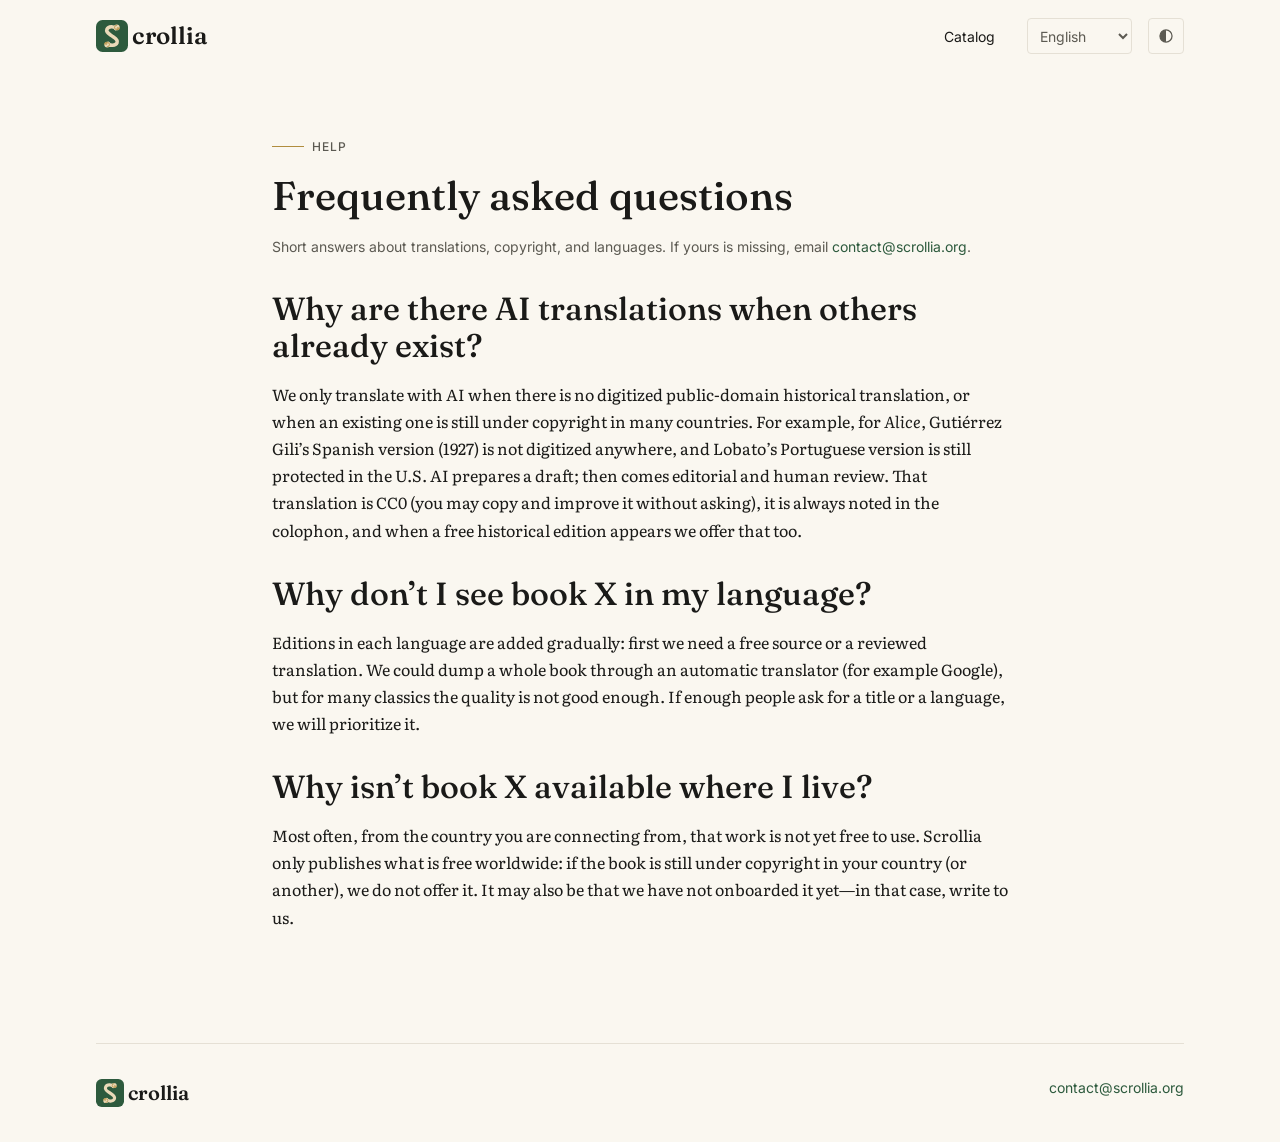
==== faq/index.html @ 27009047 "feat: add FAQ on AI translations, languages, and rights Explain why Scrollia uses AI when other tran" ====
<!DOCTYPE html>
<html lang="es" data-i18n-base="../lang" data-i18n-title="faq.docTitle" data-i18n-description="faq.description">
<head>
  <meta charset="UTF-8">
  <meta name="viewport" content="width=device-width, initial-scale=1.0">
  <title>Preguntas frecuentes — Scrollia</title>
  <meta name="description" content="Preguntas frecuentes sobre Scrollia: traducciones, derechos e idiomas.">
  <meta name="color-scheme" content="light dark">
  <link rel="icon" href="../assets/icons/favicon.svg" type="image/svg+xml">
  <script>
    (function () {
      var pref;
      try { pref = localStorage.getItem("scrollia-theme"); } catch (_) {}
      if (pref !== "light" && pref !== "dark" && pref !== "amoled" && pref !== "auto") {
        pref = "auto";
      }
      var theme = pref === "auto"
        ? (matchMedia("(prefers-color-scheme: dark)").matches ? "dark" : "light")
        : pref;
      var root = document.documentElement;
      root.dataset.themePref = pref;
      root.dataset.theme = theme;
    })();
  </script>
  <link rel="stylesheet" href="../fonts.css">
  <link rel="stylesheet" href="../tokens.css?v=2">
  <link rel="stylesheet" href="../styles.css?v=15">
</head>
<body>
  <a class="skip-link" href="#contenido" data-i18n="nav.skip">Saltar al contenido</a>
  <header class="nav">
    <a class="nav__logo" href="../" aria-label="Scrollia">
      <img src="../assets/icons/favicon.svg" alt="" width="32" height="32">
      <span aria-hidden="true">crollia</span>
    </a>
    <nav class="nav__links" aria-label="Ayuda" data-i18n-aria="faq.navLabel">
      <a href="../catalog.html" data-i18n="nav.catalog">Catálogo</a>
    </nav>
    <div class="nav__tools">
      <select class="nav__lang" aria-label="Idioma" data-i18n-aria="nav.language">
        <option value="es" lang="es">Español</option>
        <option value="en" lang="en">English</option>
        <option value="fr" lang="fr">Français</option>
        <option value="de" lang="de">Deutsch</option>
        <option value="pt" lang="pt">Português</option>
        <option value="it" lang="it">Italiano</option>
        <option value="zh" lang="zh-Hans">中文</option>
      </select>
      <div class="theme-picker">
        <button type="button" class="nav__theme" aria-label="Tema" data-i18n-aria="nav.theme"
          aria-haspopup="listbox" aria-expanded="false" aria-controls="theme-menu">
          <svg class="icon icon--auto" viewBox="0 0 24 24" aria-hidden="true"><circle cx="12" cy="12" r="7.25"/><path class="icon__fill" d="M12 4.75a7.25 7.25 0 0 0 0 14.5z"/></svg>
          <svg class="icon icon--sun" viewBox="0 0 24 24" aria-hidden="true"><circle cx="12" cy="12" r="4"/><path d="M12 2.75v2M12 19.25v2M4.75 12h-2M21.25 12h-2M6.9 6.9 5.5 5.5M18.5 18.5l-1.4-1.4M6.9 17.1l-1.4 1.4M18.5 5.5l-1.4 1.4"/></svg>
          <svg class="icon icon--moon" viewBox="0 0 24 24" aria-hidden="true"><path d="M20 14.5A8 8 0 0 1 9.5 4a8 8 0 1 0 10.5 10.5z"/></svg>
          <svg class="icon icon--amoled" viewBox="0 0 24 24" aria-hidden="true"><circle cx="12" cy="12" r="7.25"/><circle class="icon__fill" cx="12" cy="12" r="4.5"/></svg>
        </button>
        <div class="theme-menu" id="theme-menu" role="listbox" hidden>
          <button type="button" class="theme-menu__option" role="option" data-theme-option="auto" aria-selected="false">
            <span class="theme-menu__swatch theme-menu__swatch--auto" aria-hidden="true"></span>
            <span data-i18n="nav.themeAuto">Automático</span>
          </button>
          <button type="button" class="theme-menu__option" role="option" data-theme-option="light" aria-selected="false">
            <span class="theme-menu__swatch theme-menu__swatch--light" aria-hidden="true"></span>
            <span data-i18n="nav.themeLight">Claro</span>
          </button>
          <button type="button" class="theme-menu__option" role="option" data-theme-option="dark" aria-selected="false">
            <span class="theme-menu__swatch theme-menu__swatch--dark" aria-hidden="true"></span>
            <span data-i18n="nav.themeDark">Oscuro</span>
          </button>
          <button type="button" class="theme-menu__option" role="option" data-theme-option="amoled" aria-selected="false">
            <span class="theme-menu__swatch theme-menu__swatch--amoled" aria-hidden="true"></span>
            <span data-i18n="nav.themeAmoled">AMOLED</span>
          </button>
        </div>
      </div>
    </div>
  </header>

  <main id="contenido" class="section legal">
    <p class="caption" data-i18n="faq.caption">Ayuda</p>
    <h1 data-i18n="faq.heading">Preguntas frecuentes</h1>
    <p class="legal__meta" data-i18n="faq.intro">Respuestas breves sobre traducciones, derechos de autor e idiomas. Si falta la tuya, escribe a <a href="mailto:contact@scrollia.org">contact@scrollia.org</a>.</p>

    <section>
      <h2 data-i18n="faq.aiTitle">¿Por qué hay traducciones con IA si ya existen otras?</h2>
      <p data-i18n="faq.ai">Solo traducimos con IA cuando no hay una traducción histórica de dominio público digitalizada, o cuando la que existe sigue protegida por derechos de autor en muchos países. Por ejemplo, en <em>Alicia</em> la española de Gutiérrez Gili (1927) no está digitalizada en ninguna parte, y la portuguesa de Lobato sigue protegida en EE. UU. La IA prepara un borrador; luego hay revisión editorial y humana. Esa traducción es CC0 (se puede copiar y mejorar sin pedir permiso), siempre se indica en el colofón, y cuando aparece una histórica libre también la ofrecemos.</p>

      <h2 data-i18n="faq.langTitle">¿Por qué no veo el libro X en mi idioma?</h2>
      <p data-i18n="faq.lang">Las ediciones en cada lengua se incorporan poco a poco: primero hace falta una fuente libre o una traducción revisada. Podríamos volcar un libro entero con un traductor automático (por ejemplo Google), pero en muchos clásicos la calidad no alcanza. Si llegan bastantes peticiones de un título o un idioma, lo priorizaremos.</p>

      <h2 data-i18n="faq.placeTitle">¿Por qué no está disponible el libro X donde vivo?</h2>
      <p data-i18n="faq.place">Lo más probable es que, desde el país en el que te conectas, esa obra aún no sea de uso libre. Scrollia solo publica lo que es libre en todo el mundo: si en tu país (o en otro) el libro sigue con derechos, no lo ofrecemos. También puede ser que aún no lo hayamos incorporado; en ese caso, escríbenos.</p>
    </section>
  </main>

  <footer class="footer">
    <a class="footer__brand" href="../" aria-label="Scrollia"><img src="../assets/icons/favicon.svg" alt="" width="28" height="28"><span aria-hidden="true">crollia</span></a>
    <p class="footer__text"><a href="mailto:contact@scrollia.org">contact@scrollia.org</a></p>
  </footer>

  <script src="../i18n.js"></script>
  <script src="../app.js"></script>
</body>
</html>
---- fonts.css ----
/* Self-hosted fonts: no third-party requests.
   Static instances of the same OFL fonts bundled with the Android app,
   subset to Latin; Cyrillic, Greek and CJK fall back to Noto. */

@font-face {
  font-family: 'Fraunces';
  src: url('assets/fonts/fraunces-medium.woff2') format('woff2');
  font-weight: 500;
  font-style: normal;
  font-display: swap;
}

@font-face {
  font-family: 'Fraunces';
  src: url('assets/fonts/fraunces-semibold.woff2') format('woff2');
  font-weight: 600;
  font-style: normal;
  font-display: swap;
}

@font-face {
  font-family: 'Fraunces';
  src: url('assets/fonts/fraunces-medium-italic.woff2') format('woff2');
  font-weight: 500;
  font-style: italic;
  font-display: swap;
}

@font-face {
  font-family: 'Literata';
  src: url('assets/fonts/literata-regular.woff2') format('woff2');
  font-weight: 400;
  font-style: normal;
  font-display: swap;
}

@font-face {
  font-family: 'Literata';
  src: url('assets/fonts/literata-medium.woff2') format('woff2');
  font-weight: 500;
  font-style: normal;
  font-display: swap;
}

@font-face {
  font-family: 'Literata';
  src: url('assets/fonts/literata-italic.woff2') format('woff2');
  font-weight: 400;
  font-style: italic;
  font-display: swap;
}

@font-face {
  font-family: 'Inter';
  src: url('assets/fonts/inter-regular.woff2') format('woff2');
  font-weight: 400;
  font-style: normal;
  font-display: swap;
}

@font-face {
  font-family: 'Inter';
  src: url('assets/fonts/inter-medium.woff2') format('woff2');
  font-weight: 500;
  font-style: normal;
  font-display: swap;
}
---- tokens.css ----
/* Scrollia · "Paper and Ink" design system.
   Shared design tokens: change values deliberately and keep components from
   inventing their own colors, typography, spacing, radii or motion. */

:root {
  color-scheme: light;

  /* color */
  --paper: #FAF7F0;
  --paper-raised: #FFFFFF;
  --ink: #1A1A18;
  --ink-soft: #5C5A52;
  --library: #2D5A3D;
  --library-deep: #1E3D29;
  --on-library: #FFFFFF;
  --gold: #B08D3E;
  --parchment: #EAD9B8;
  --border: #E5E0D5;

  /* font */
  --font-display: 'Fraunces', 'Georgia', 'Noto Serif', 'Noto Serif CJK SC', 'Noto Serif SC', 'Noto Serif Devanagari', 'Noto Naskh Arabic', serif;
  --font-body: 'Literata', 'Georgia', 'Noto Serif', 'Noto Serif CJK SC', 'Noto Serif SC', 'Noto Serif Devanagari', 'Noto Naskh Arabic', serif;
  --font-ui: 'Inter', system-ui, 'Noto Sans', 'Noto Sans CJK SC', 'Noto Sans SC', 'Noto Sans Devanagari', 'Noto Sans Arabic', sans-serif;

  /* type scale */
  --text-display: clamp(2.5rem, 6vw, 4.5rem);
  --text-h1: 2.5rem;
  --text-h2: 2rem;
  --text-h3: 1.5rem;
  --text-body-lg: 1.25rem;
  --text-body: 1rem;
  --text-small: 0.875rem;
  --text-caption: 0.75rem;
  --text-reader: 1.125rem;

  /* space */
  --space-xs: 0.25rem;
  --space-sm: 0.5rem;
  --space-md: 1rem;
  --space-lg: 2rem;
  --space-xl: 4rem;
  --space-xxl: 8rem;

  /* radius */
  --radius-sm: 4px;
  --radius-md: 8px;
  --radius-full: 9999px;

  /* shadow */
  --shadow-card: 0 1px 2px rgba(26, 26, 24, 0.06), 0 4px 12px rgba(26, 26, 24, 0.08);

  /* motion */
  --motion-duration: 200ms;
  --motion-easing: ease-out;
}

[data-theme="dark"], [data-theme="amoled"] {
  color-scheme: dark;

  --paper: #161815;
  --paper-raised: #23251F;
  --ink: #EDEAE0;
  --ink-soft: #A8A598;
  --library: #8FB89B;
  --library-deep: color-mix(in srgb, #8FB89B 88%, #EDEAE0);
  --on-library: #161815;
  --gold: #D4AF5E;
  --border: #35382E;
  --shadow-card: 0 1px 2px rgba(0, 0, 0, 0.3), 0 4px 12px rgba(0, 0, 0, 0.35);
}

[data-theme="amoled"] { --paper: #000000; }

/* Reading themes: independent of the site theme. */
[data-reader-theme="paper"] {
  --reader-bg: #FAF7F0;
  --reader-ink: #1A1A18;
}

[data-reader-theme="sepia"] {
  --reader-bg: #F4ECD8;
  --reader-ink: #433422;
}

[data-reader-theme="night"] {
  --reader-bg: #161815;
  --reader-ink: #EDEAE0;
}

[data-reader-theme="amoled"] {
  --reader-bg: #000000;
  --reader-ink: #EDEAE0;
}
---- styles.css ----
/* Scrollia · shared site styles.
   Use tokens.css values rather than inventing component-specific tokens. */

* { margin: 0; padding: 0; box-sizing: border-box; }

html { scroll-behavior: smooth; }

body {
  background: var(--paper);
  color: var(--ink);
  font-family: var(--font-body);
  font-size: var(--text-body);
  line-height: 1.7;
  transition: background var(--motion-duration) var(--motion-easing),
              color var(--motion-duration) var(--motion-easing);
}

img { display: block; max-width: 100%; height: auto; }

a { color: var(--library); text-decoration: none; }
a:hover { color: var(--library-deep); }
a:focus-visible, button:focus-visible {
  outline: 2px solid var(--library);
  outline-offset: 2px;
}

.skip-link {
  position: absolute;
  inset-inline-start: var(--space-md);
  top: calc(-1 * var(--space-xl));
  background: var(--library);
  color: var(--on-library);
  font-family: var(--font-ui);
  font-size: var(--text-small);
  padding: var(--space-sm) var(--space-md);
  border-radius: var(--radius-sm);
}
.skip-link:focus { top: var(--space-md); color: var(--on-library); }

.icon {
  width: 20px;
  height: 20px;
  fill: none;
  stroke: currentColor;
  stroke-width: 1.5;
  stroke-linecap: round;
  stroke-linejoin: round;
}

/* ---------- typographic utilities ---------- */

.caption {
  font-family: var(--font-ui);
  font-size: var(--text-caption);
  font-weight: 500;
  text-transform: uppercase;
  letter-spacing: 0.08em;
  color: var(--ink-soft);
  margin-bottom: var(--space-md);
  display: flex;
  align-items: center;
  gap: var(--space-sm);
}

/* Gold rule: gold decorates the label and is never its text color. */
.caption::before {
  content: "";
  width: var(--space-lg);
  height: 1px;
  background: var(--gold);
}

.lead {
  font-size: var(--text-body-lg);
  color: var(--ink-soft);
  max-width: 58ch;
}

.fine {
  font-family: var(--font-ui);
  font-size: var(--text-small);
  color: var(--ink-soft);
}

h1, h2, h3 { font-family: var(--font-display); font-weight: 500; line-height: 1.15; }

.divider {
  border: none;
  border-top: 1px solid var(--border);
  max-width: calc(72rem - 2 * var(--space-lg));
  margin: 0 auto;
}

/* ---------- navigation ---------- */

.nav {
  display: flex;
  align-items: center;
  gap: var(--space-lg);
  max-width: 72rem;
  margin: 0 auto;
  padding: var(--space-md) var(--space-lg);
}

.nav__logo {
  display: flex;
  align-items: center;
  gap: var(--space-xs);
  font-family: var(--font-display);
  font-weight: 600;
  font-size: var(--text-h3);
  color: var(--ink);
  margin-inline-end: auto;
}
.nav__logo:hover { color: var(--ink); }

.nav__links {
  display: flex;
  gap: var(--space-lg);
  font-family: var(--font-ui);
  font-size: var(--text-small);
}

.nav__links a { color: var(--ink); }
.nav__links a:hover { color: var(--library); }

.nav__tools {
  display: flex;
  align-items: center;
  gap: var(--space-md);
}

/* Native select: keyboard, screen reader and mobile support without custom JS. */
.nav__lang, .work__select {
  font-family: var(--font-ui);
  font-size: var(--text-small);
  color: var(--ink-soft);
  background: var(--paper);
  border: 1px solid var(--border);
  border-radius: var(--radius-sm);
  height: 36px;
  padding: 0 var(--space-sm);
  cursor: pointer;
  transition: color var(--motion-duration) var(--motion-easing),
              border-color var(--motion-duration) var(--motion-easing);
}
.nav__lang:hover, .work__select:hover { color: var(--ink); border-color: var(--ink-soft); }
.nav__lang:focus-visible, .work__select:focus-visible { outline: 2px solid var(--library); outline-offset: 2px; }
.work__select { color: var(--ink); }

.theme-picker { position: relative; }

.nav__theme {
  display: grid;
  place-items: center;
  width: 36px;
  height: 36px;
  background: none;
  border: 1px solid var(--border);
  border-radius: var(--radius-sm);
  color: var(--ink-soft);
  cursor: pointer;
  transition: color var(--motion-duration) var(--motion-easing),
              border-color var(--motion-duration) var(--motion-easing);
}
.nav__theme:hover,
.nav__theme[aria-expanded="true"] { color: var(--ink); border-color: var(--ink-soft); }
.nav__theme:focus-visible { outline: 2px solid var(--library); outline-offset: 2px; }

.icon__fill { fill: currentColor; stroke: none; }

/* Button icon shows the preference, not only the resolved surface. */
.icon--auto,
.icon--sun,
.icon--moon,
.icon--amoled { display: none; }
[data-theme-pref="auto"] .icon--auto { display: block; }
[data-theme-pref="light"] .icon--sun { display: block; }
[data-theme-pref="dark"] .icon--moon { display: block; }
[data-theme-pref="amoled"] .icon--amoled { display: block; }

.theme-menu {
  position: absolute;
  inset-inline-end: 0;
  top: calc(100% + var(--space-xs));
  z-index: 40;
  min-inline-size: 11.5rem;
  padding: var(--space-xs);
  background: var(--paper-raised);
  border: 1px solid var(--border);
  border-radius: var(--radius-md);
  box-shadow: var(--shadow-card);
}

.theme-menu__option {
  display: flex;
  align-items: center;
  gap: var(--space-sm);
  width: 100%;
  padding: var(--space-sm) var(--space-md);
  background: none;
  border: none;
  border-radius: var(--radius-sm);
  color: var(--ink);
  font-family: var(--font-ui);
  font-size: var(--text-small);
  text-align: start;
  cursor: pointer;
  transition: background-color var(--motion-duration) var(--motion-easing);
}
.theme-menu__option:hover { background: color-mix(in srgb, var(--ink) 6%, transparent); }
.theme-menu__option:focus-visible { outline: 2px solid var(--library); outline-offset: -2px; }
.theme-menu__option[aria-selected="true"] {
  background: color-mix(in srgb, var(--library) 12%, transparent);
  color: var(--library);
  font-weight: 500;
}

.theme-menu__swatch {
  flex: none;
  inline-size: 1.125rem;
  block-size: 1.125rem;
  border: 1px solid var(--border);
  border-radius: var(--radius-sm);
}
.theme-menu__swatch--auto {
  background: linear-gradient(90deg, #FAF7F0 50%, #161815 50%);
}
.theme-menu__swatch--light { background: #FAF7F0; }
.theme-menu__swatch--dark { background: #161815; }
.theme-menu__swatch--amoled { background: #000000; border-color: #35382E; }

/* ---------- continue reading ---------- */

.continue {
  max-width: 72rem;
  margin: 0 auto;
  padding: var(--space-lg) var(--space-lg) 0;
}

.continue__rail {
  list-style: none;
  display: grid;
  grid-auto-flow: column;
  grid-auto-columns: 8.5rem;
  gap: var(--space-lg);
  overflow-x: auto;
  overscroll-behavior-x: contain;
  scroll-snap-type: x proximity;
  scrollbar-width: thin;
  scrollbar-color: var(--border) transparent;
  padding-block-end: var(--space-sm);
}

.continue__rail li { scroll-snap-align: start; }

.continue__book {
  display: flex;
  flex-direction: column;
  color: var(--ink);
}

.continue__book:hover { color: var(--ink); }
.continue__book:hover .continue__title { color: var(--library); }

.continue__cover {
  aspect-ratio: 2 / 3;
  inline-size: 100%;
  object-fit: cover;
  border: 1px solid var(--border);
  border-radius: var(--radius-sm);
  background: var(--paper-raised);
}

/* Progress is information, not an action: soft ink on `border`. */
.continue__progress {
  display: block;
  block-size: 2px;
  margin-block-start: var(--space-sm);
  background: var(--border);
}

.continue__progress span {
  display: block;
  block-size: 100%;
  background: var(--ink-soft);
}

.continue__percent {
  font-family: var(--font-ui);
  font-size: var(--text-caption);
  font-weight: 500;
  color: var(--ink-soft);
  margin-block: var(--space-xs);
}

.continue__title {
  font-family: var(--font-display);
  font-weight: 500;
  line-height: 1.25;
  display: -webkit-box;
  -webkit-box-orient: vertical;
  -webkit-line-clamp: 2;
  overflow: hidden;
  transition: color var(--motion-duration) var(--motion-easing);
}

.continue__author {
  font-family: var(--font-ui);
  font-size: var(--text-caption);
  color: var(--ink-soft);
  margin-block-start: var(--space-xs);
}

/* ---------- hero ---------- */

.hero {
  max-width: 72rem;
  margin: 0 auto;
  padding: var(--space-xl) var(--space-lg);
  display: grid;
  grid-template-columns: minmax(0, 1.2fr) minmax(0, 1fr);
  align-items: center;
  gap: var(--space-xl);
}

/* Two or three balanced lines in every language: larger type split the tagline
   into a jagged four-line block. */
.hero h1 {
  font-size: clamp(2.5rem, 4.2vw, 3.5rem);
  font-weight: 600;
  line-height: 1.05;
  letter-spacing: -0.015em;
  text-wrap: balance;
  margin-bottom: var(--space-lg);
}

.hero__actions {
  display: flex;
  gap: var(--space-md);
  flex-wrap: wrap;
  margin-top: var(--space-lg);
}

/* Trust signals stay on one line below the button rather than in their own section. */
.hero__proof {
  list-style: none;
  display: flex;
  flex-wrap: wrap;
  gap: var(--space-sm) var(--space-lg);
  margin-top: var(--space-lg);
  font-family: var(--font-ui);
  font-size: var(--text-small);
  color: var(--ink-soft);
}

.hero__proof li {
  display: flex;
  align-items: center;
  gap: var(--space-sm);
}

.hero__icon {
  flex: none;
  width: 20px;
  height: 20px;
  fill: none;
  stroke: var(--gold);
  stroke-width: 1.5;
  stroke-linecap: round;
  stroke-linejoin: round;
}

/* Three upright, non-overlapping covers, with the center one slightly taller:
   titles sit over the artwork and a fanned layout covered them. */
.hero__covers {
  display: flex;
  align-items: center;
  gap: var(--space-md);
  width: 100%;
}

.hero__covers > .cover-frame,
.hero__covers > .cover-placeholder {
  flex: 1 1 0;
  min-width: 0;
  border-radius: var(--radius-sm);
  box-shadow: var(--shadow-card);
}

.hero__covers > :nth-child(odd) { transform: translateY(var(--space-md)); }
.hero__covers > :nth-child(2) { transform: translateY(calc(-1 * var(--space-md))); }
/* With only one work available, show one large upright cover. */
.hero__covers > :only-child {
  flex: none;
  transform: none;
  width: min(100%, 15rem);
  margin-inline: auto;
}

/* On desktop the header feels like a cover but has a height cap: the shelf
   must peek into view below it, or the screen looks like the end of the page. */
@media (min-width: 901px) {
  .hero { min-height: min(70svh, 40rem); align-content: center; }
  #catalogo { padding-bottom: var(--space-xxl); }
  .section--mision { padding-block: var(--space-xxl); }
}

/* Without a catalog to show, the headline takes the full width. */
.hero--plain { grid-template-columns: minmax(0, 1fr); }
.hero--plain .hero__covers { display: none; }

.cover-placeholder {
  display: block;
  aspect-ratio: 2 / 3;
  background: var(--paper-raised);
  border: 1px solid var(--border);
  border-radius: var(--radius-sm);
}

.cover-frame {
  position: relative;
  display: block;
  aspect-ratio: 2 / 3;
  overflow: hidden;
  background: var(--paper-raised);
}

.cover-frame__placeholder {
  position: absolute;
  inset: 0;
  inline-size: 100%;
  block-size: 100%;
}

.cover-frame__image {
  position: absolute;
  inset: 0;
  inline-size: 100%;
  block-size: 100%;
  object-fit: cover;
  opacity: 0;
  transition: opacity var(--motion-duration) var(--motion-easing);
}

.cover-frame.is-loaded .cover-frame__image { opacity: 1; }

.cover--text {
  display: flex;
  flex-direction: column;
  align-items: center;
  justify-content: center;
  gap: var(--space-md);
  padding: var(--space-md);
  overflow: hidden;
  background: var(--paper-raised);
  color: var(--ink);
  text-align: center;
}

.cover__title {
  font-family: var(--font-display);
  font-size: var(--text-body);
  font-weight: 600;
  line-height: 1.25;
  overflow-wrap: anywhere;
}

.cover__author {
  font-family: var(--font-ui);
  font-size: var(--text-caption);
  font-weight: 500;
  line-height: 1.4;
  text-transform: uppercase;
  letter-spacing: 0.08em;
  color: var(--ink-soft);
}

/* ---------- buttons ---------- */

.btn {
  display: inline-block;
  font-family: var(--font-ui);
  font-size: var(--text-body);
  font-weight: 500;
  padding: 0.75rem 1.5rem;
  border-radius: var(--radius-sm);
  transition: background var(--motion-duration) var(--motion-easing),
              color var(--motion-duration) var(--motion-easing),
              border-color var(--motion-duration) var(--motion-easing);
}

.btn--primary { background: var(--library); color: var(--on-library); }
.btn--primary:hover { background: var(--library-deep); color: var(--on-library); }

.btn--secondary {
  background: transparent;
  color: var(--ink);
  border: 1px solid var(--border);
}
.btn--secondary:hover { border-color: var(--ink); color: var(--ink); }

.btn[aria-disabled="true"] {
  opacity: 0.55;
  cursor: default;
}
.btn--primary[aria-disabled="true"]:hover { background: var(--library); }

/* ---------- sections ---------- */

.section {
  max-width: 72rem;
  margin: 0 auto;
  padding: var(--space-xl) var(--space-lg);
}

.section h2 { font-size: var(--text-h2); margin-bottom: var(--space-md); }

.legal { max-width: 50rem; }
.legal h1 { font-size: var(--text-h1); margin-bottom: var(--space-md); }
.legal section > h1 { margin-top: var(--space-xl); }
.legal h2 { margin-top: var(--space-lg); }
.legal p { margin-bottom: var(--space-md); }
.legal .divider { margin: var(--space-xl) 0; }
.legal__meta { color: var(--ink-soft); font-family: var(--font-ui); font-size: var(--text-small); }

.section__intro {
  color: var(--ink-soft);
  font-size: var(--text-body-lg);
  max-width: 58ch;
  margin-bottom: var(--space-lg);
}

/* ---------- classics shelf ---------- */

.shelf {
  display: grid;
  grid-template-columns: repeat(auto-fill, minmax(10.5rem, 1fr));
  gap: var(--space-lg) var(--space-md);
}

/* The card is a link: the whole card is the target, so its title is not underlined. */
.book {
  display: flex;
  flex-direction: column;
  color: var(--ink);
}
.book:hover { color: var(--ink); }
.book:hover .book__title { color: var(--library); }

/* Always use a shadow and no border: the cover is an object on the table, and
   another gray outline around already framed artwork made it look like a sketch. */
.book__cover {
  aspect-ratio: 2 / 3;
  width: 100%;
  object-fit: cover;
  border-radius: var(--radius-sm);
  box-shadow: var(--shadow-card);
  margin-bottom: var(--space-md);
  transition: transform var(--motion-duration) var(--motion-easing);
}

.book:hover .book__cover { transform: translateY(calc(-1 * var(--space-xs))); }

.book__lang {
  font-family: var(--font-ui);
  font-size: var(--text-caption);
  font-weight: 500;
  text-transform: uppercase;
  letter-spacing: 0.08em;
  color: var(--ink-soft);
  margin-bottom: var(--space-xs);
}

.book__title {
  font-size: var(--text-body-lg);
  font-weight: 500;
  margin-bottom: var(--space-xs);
  transition: color var(--motion-duration) var(--motion-easing);
}

.book__author {
  font-family: var(--font-ui);
  font-size: var(--text-small);
  color: var(--ink-soft);
}

.book--placeholder .cover-placeholder { margin-bottom: var(--space-md); }

.catalog__count {
  font-family: var(--font-ui);
  font-size: var(--text-small);
  color: var(--ink-soft);
  margin: calc(-1 * var(--space-md)) 0 var(--space-lg);
}

.catalog__all {
  display: inline-block;
  margin-top: var(--space-lg);
  font-family: var(--font-ui);
  font-size: var(--text-small);
  font-weight: 500;
}

.catalog__all::after { content: " →"; }
.catalog__all:dir(rtl)::after { content: " ←"; }

/* ---------- full catalog ---------- */

.browse__title { font-size: var(--text-h1); font-weight: 600; margin-bottom: var(--space-lg); }

/* Search accepts free text and filters narrow results: keep the controls separate. */
.browse__filters {
  display: flex;
  flex-wrap: wrap;
  align-items: center;
  gap: var(--space-md);
  margin-bottom: var(--space-md);
}

.browse__search {
  flex: 1 1 18rem;
  max-width: 28rem;
  min-block-size: 2.75rem;
  display: flex;
  align-items: center;
  gap: var(--space-sm);
  padding: 0 var(--space-md);
  border: 1px solid var(--border);
  border-radius: var(--radius-md);
  background: var(--paper-raised);
  color: var(--ink-soft);
}

.browse__search:focus-within { border-color: var(--library); outline: 1px solid var(--library); }

.browse__search input {
  flex: 1;
  min-width: 0;
  padding: var(--space-sm) 0;
  border: 0;
  outline: 0;
  background: transparent;
  color: var(--ink);
  font-family: var(--font-ui);
  font-size: var(--text-body);
  line-height: 1.5;
}

.browse__search input::placeholder { color: var(--ink-soft); }

/* Language and genre: native selects beside search, with matching height,
   border and radius; twelve languages and ten genres as buttons filled the
   header. Draw the arrow with two currentColor gradients, adding no icon or color. */
.browse__pickers {
  display: flex;
  flex-wrap: wrap;
  gap: var(--space-sm);
}

.browse__picker {
  appearance: none;
  min-block-size: 2.75rem;
  padding: 0 calc(var(--space-md) + 1rem) 0 var(--space-md);
  border: 1px solid var(--border);
  border-radius: var(--radius-md);
  background-color: var(--paper-raised);
  background-image: linear-gradient(45deg, transparent 50%, currentColor 50%),
                    linear-gradient(135deg, currentColor 50%, transparent 50%);
  background-position: calc(100% - 1.15rem) 55%, calc(100% - 0.8rem) 55%;
  background-size: 0.35rem 0.35rem;
  background-repeat: no-repeat;
  color: var(--ink-soft);
  font-family: var(--font-ui);
  font-size: var(--text-small);
  cursor: pointer;
  transition: background-color var(--motion-duration) var(--motion-easing),
              border-color var(--motion-duration) var(--motion-easing);
}

.browse__picker:hover { border-color: var(--ink-soft); color: var(--ink); }
.browse__picker:focus-visible { outline: 2px solid var(--library); outline-offset: 2px; }

/* Active filters use the selected FilterChip tint from the app so it is
   immediately clear what is narrowing the list. */
.browse__pickers .browse__picker:not(:has(option[value=""]:checked)) {
  background-color: color-mix(in srgb, var(--library) 18%, var(--paper));
  border-color: transparent;
  color: var(--ink);
  font-weight: 500;
}

/* Sorting does not narrow results: show it as text beside the count, without a box. */
.browse__picker--quiet {
  min-block-size: 2.25rem;
  padding-inline: var(--space-xs) calc(var(--space-xs) + 1rem);
  border-color: transparent;
  background-color: transparent;
  background-position: calc(100% - 0.65rem) 55%, calc(100% - 0.3rem) 55%;
  color: var(--ink);
  font-weight: 500;
}

/* Count on the left and sorting on the right: sorting belongs with the result,
   not between the filters, because it does not narrow the list. */
.browse__bar {
  display: flex;
  flex-wrap: wrap;
  align-items: center;
  justify-content: space-between;
  gap: var(--space-sm) var(--space-md);
  margin-bottom: var(--space-lg);
}

.browse__count {
  font-family: var(--font-ui);
  font-size: var(--text-small);
  color: var(--ink-soft);
  min-height: 1.7em;
}

.browse__sort {
  display: inline-flex;
  align-items: center;
  gap: var(--space-sm);
  font-family: var(--font-ui);
  font-size: var(--text-small);
  color: var(--ink-soft);
}

/* Pagination: chip-shaped numbers, selected tint for the current page,
   and Previous and Next at the ends. */
.pager {
  display: flex;
  flex-wrap: wrap;
  align-items: center;
  justify-content: space-between;
  gap: var(--space-sm);
  margin-top: var(--space-xl);
  font-family: var(--font-ui);
  font-size: var(--text-small);
}

.pager__pages {
  display: flex;
  flex-wrap: wrap;
  justify-content: center;
  gap: var(--space-xs);
  list-style: none;
  margin: 0;
  padding: 0;
}

.pager__page, .pager__step, .pager__gap {
  display: inline-flex;
  align-items: center;
  justify-content: center;
  min-inline-size: 2.5rem;
  min-block-size: 2.5rem;
  padding: 0 var(--space-sm);
  border-radius: var(--radius-sm);
  color: var(--ink-soft);
}

.pager__page, .pager__step {
  border: 1px solid var(--border);
  text-decoration: none;
  transition: background var(--motion-duration) var(--motion-easing),
              border-color var(--motion-duration) var(--motion-easing);
}

.pager__step { padding: 0 var(--space-md); }
a.pager__page:hover, a.pager__step:hover { border-color: var(--ink-soft); color: var(--ink); }
.pager__step[aria-disabled="true"] { opacity: 0.55; }

.pager__page[aria-current="page"] {
  background: color-mix(in srgb, var(--library) 18%, var(--paper));
  border-color: transparent;
  color: var(--ink);
  font-weight: 500;
}

.pager a:focus-visible { outline: 2px solid var(--library); outline-offset: 2px; }

.browse__empty {
  display: flex;
  flex-direction: column;
  align-items: flex-start;
  gap: var(--space-md);
}

.visually-hidden {
  position: absolute;
  width: 1px;
  height: 1px;
  overflow: hidden;
  clip-path: inset(50%);
  white-space: nowrap;
}

.nav__links a[aria-current="page"] { color: var(--ink); }

/* Empty and error states: typographic treatment. */
.shelf__message {
  font-style: italic;
  color: var(--ink-soft);
}

.shelf__error {
  display: flex;
  flex-direction: column;
  align-items: flex-start;
  gap: var(--space-md);
}

/* `hidden` overrides every component `display` value. */
[hidden] { display: none !important; }

/* ---------- work page ---------- */

.work { padding-top: var(--space-lg); }

.work__back {
  display: inline-flex;
  gap: var(--space-sm);
  font-family: var(--font-ui);
  font-size: var(--text-small);
  margin-bottom: var(--space-md);
}
.work__back::before { content: "←"; }
.work__back:dir(rtl)::before { content: "→"; }

/* Contained cover on the left; all reading content on the right. */
.work__head {
  display: grid;
  grid-template-columns: minmax(0, 15rem) minmax(0, 1fr);
  gap: var(--space-xl);
  align-items: start;
}

.work__cover {
  position: sticky;
  top: var(--space-lg);
}

.work__cover > * {
  display: block;
  width: 100%;
  height: auto;
  aspect-ratio: 2 / 3;
  border: 1px solid var(--border);
  border-radius: var(--radius-sm);
  box-shadow: var(--shadow-card);
}

.work__info { padding-top: var(--space-sm); }

/* While loading, the language label has no text: without this rule its gold
   rule would float below the cover placeholder. */
.work__lang:empty { display: none; }

.work__title {
  font-size: var(--text-h1);
  font-weight: 600;
  margin-bottom: var(--space-sm);
}

.work__author {
  font-size: var(--text-body-lg);
  margin-bottom: var(--space-xs);
}

.work__life { white-space: nowrap; }

.work__meta {
  font-family: var(--font-ui);
  font-size: var(--text-small);
  color: var(--ink-soft);
  margin-bottom: var(--space-md);
}

/* Book language: the same control as the interface language selector. */
.work__pick {
  display: flex;
  flex-wrap: wrap;
  align-items: center;
  gap: var(--space-sm);
  margin-bottom: var(--space-md);
  font-family: var(--font-ui);
  font-size: var(--text-small);
  color: var(--ink-soft);
}

.work__actions {
  display: flex;
  flex-wrap: wrap;
  gap: var(--space-md);
}

.work__actions .btn {
  display: inline-flex;
  align-items: center;
  justify-content: center;
  gap: var(--space-sm);
}
.work__actions .icon { flex: none; }

.work__edition {
  font-family: var(--font-ui);
  font-size: var(--text-small);
  color: var(--ink-soft);
  margin-top: var(--space-md);
}

.work__synopsis {
  max-width: 65ch;
  margin-top: var(--space-lg);
}

.work h2 { font-size: var(--text-h3); }
.work__heading {
  display: flex;
  align-items: baseline;
  gap: var(--space-sm);
  margin-bottom: var(--space-md);
}

/* AI-generated text: decorative gold line sparkle plus the word, which carries the information. */
.ai-icon {
  width: 1em;
  height: 1em;
  fill: none;
  stroke: var(--gold);
  stroke-width: 1.5;
  stroke-linecap: round;
  stroke-linejoin: round;
  vertical-align: -0.125em;
  margin-inline-end: var(--space-xs);
}
.ai-mark {
  display: inline-flex;
  align-items: center;
  padding: 0 var(--space-sm);
  border: 1px solid var(--border);
  border-radius: var(--radius-sm);
  font-family: var(--font-ui);
  font-size: var(--text-caption);
  color: var(--ink-soft);
  line-height: 1.6;
  cursor: help;
}

.work__note, .work__attribution {
  font-family: var(--font-ui);
  font-size: var(--text-small);
  color: var(--ink-soft);
}
.work__note { margin-bottom: var(--space-sm); }
.work__attribution { margin-top: var(--space-md); }

.work__text p {
  font-size: var(--text-reader);
  line-height: 1.7;
}
.work__text p + p { margin-top: var(--space-md); }

.work__state {
  display: flex;
  flex-direction: column;
  align-items: flex-start;
  gap: var(--space-md);
}

/* ---------- band ---------- */

/* The page's only visual break: a full-width library-green band (the elevated
   surface in dark mode, avoiding glare) where the reader page stands out like an open book. */
.band {
  --band-bg: var(--library-deep);
  --band-ink: var(--on-library);
  background: var(--band-bg);
  color: var(--band-ink);
}

:is([data-theme="dark"], [data-theme="amoled"]) .band {
  --band-bg: var(--paper-raised);
  --band-ink: var(--ink);
}

.band .section { padding-block: var(--space-xxl); }
.band .caption { color: color-mix(in srgb, var(--band-ink) 75%, transparent); }
.band .reader-demo__page { border-color: transparent; }
.band .swatch[aria-checked="true"] { border-color: var(--gold); box-shadow: 0 0 0 1px var(--gold); }
.band .btn--secondary { color: var(--band-ink); border-color: color-mix(in srgb, var(--band-ink) 40%, transparent); }

/* On green, invert the primary button: paper with green ink. */
[data-theme="light"] .band .btn--primary { background: var(--paper); color: var(--library-deep); }
[data-theme="light"] .band .btn--primary:hover { background: var(--paper-raised); color: var(--library-deep); }

/* ---------- app ---------- */

.section--app {
  display: grid;
  grid-template-columns: minmax(0, 1fr) minmax(0, 1fr);
  align-items: center;
  gap: var(--space-xl);
}

.app__list {
  list-style: none;
  margin-bottom: var(--space-lg);
}

.app__list li {
  position: relative;
  padding-inline-start: var(--space-lg);
  margin-bottom: var(--space-sm);
}

/* Use a typographic dash rather than a 1px rule: at fractional heights the
   browser blurred each rule differently and they looked like three colors. */
.app__list li::before {
  content: "—";
  position: absolute;
  inset-inline-start: 0;
  color: var(--gold);
}

.app__actions {
  display: flex;
  flex-wrap: wrap;
  gap: var(--space-md);
}

/* Reader preview: use reading-theme colors, not site-theme colors. */
.reader-demo {
  display: flex;
  flex-direction: column;
  gap: var(--space-md);
}

.reader-demo__page {
  position: relative;
  background: var(--reader-bg);
  color: var(--reader-ink);
  border: 1px solid var(--border);
  border-radius: var(--radius-md);
  box-shadow: var(--shadow-card);
  padding: var(--space-lg);
  overflow: hidden;
  transition: background var(--motion-duration) var(--motion-easing),
              color var(--motion-duration) var(--motion-easing);
}

.reader-demo__chapter {
  font-family: var(--font-display);
  font-size: var(--text-h3);
  font-weight: 500;
  line-height: 1.15;
  margin-top: var(--space-md);
}

.reader-demo__meta {
  font-family: var(--font-ui);
  font-size: var(--text-caption);
  font-weight: 500;
  letter-spacing: 0.08em;
  text-transform: uppercase;
  color: color-mix(in srgb, var(--reader-ink) 65%, transparent);
  margin: var(--space-sm) 0 var(--space-lg);
}

.reader-demo__text {
  font-family: var(--font-body);
  font-size: var(--text-reader);
  line-height: 1.7;
  max-width: 65ch;
  text-align: justify;
  hyphens: auto;
}

.reader-demo__themes {
  display: flex;
  gap: var(--space-sm);
}

.swatch {
  flex: 1;
  display: flex;
  align-items: center;
  gap: var(--space-sm);
  background: var(--reader-bg);
  color: var(--reader-ink);
  border: 1px solid var(--border);
  border-radius: var(--radius-md);
  padding: var(--space-sm) var(--space-md);
  font-family: var(--font-ui);
  font-size: var(--text-small);
  cursor: pointer;
  transition: border-color var(--motion-duration) var(--motion-easing);
}

.swatch__sample {
  font-family: var(--font-body);
  font-size: var(--text-body-lg);
  line-height: 1;
}

.swatch[aria-checked="true"] {
  border-color: var(--library);
  box-shadow: 0 0 0 1px var(--library);
}

/* ---------- quote / mission ---------- */

/* Centered like a dedication page; the gold rule echoes the covers. */
.section--mision {
  display: flex;
  flex-direction: column;
  align-items: center;
  text-align: center;
}

.section--mision .section__intro { margin-bottom: var(--space-lg); }

.mission__contact {
  font-family: var(--font-ui);
  font-size: var(--text-small);
  color: var(--ink-soft);
}

.quote { margin-bottom: var(--space-lg); }

.quote::before {
  content: "";
  display: block;
  width: calc(var(--space-xl) + var(--space-lg));
  height: 2px;
  background: var(--gold);
  margin: 0 auto var(--space-lg);
}

.quote p {
  font-family: var(--font-display);
  font-size: var(--text-h2);
  font-style: italic;
  line-height: 1.3;
  max-width: 30ch;
  margin: 0 auto var(--space-sm);
}

.quote cite {
  font-family: var(--font-ui);
  font-size: var(--text-small);
  font-style: normal;
  color: var(--ink-soft);
}

/* ---------- footer ---------- */

.footer {
  max-width: calc(72rem - 2 * var(--space-lg));
  margin: var(--space-lg) auto 0;
  padding: var(--space-lg) 0;
  border-top: 1px solid var(--border);
  display: flex;
  align-items: flex-start;
  gap: var(--space-lg);
  font-family: var(--font-ui);
  font-size: var(--text-small);
  color: var(--ink-soft);
}

.footer__brand {
  display: flex;
  align-items: center;
  gap: var(--space-xs);
  font-family: var(--font-display);
  font-size: var(--text-body-lg);
  font-weight: 600;
  color: var(--ink);
  margin-inline-end: auto;
}

.footer__text { text-align: end; }
.footer .fine { margin-top: var(--space-xs); }

/* ---------- web reader ---------- */

/* Use reading-theme colors throughout; the site theme is already synchronized. */
html:has(.reading) { scroll-behavior: auto; }

.reading {
  background: var(--reader-bg);
  color: var(--reader-ink);
}

/* Progress stays visible but discreet: 2px of ink, never `library`. */
.reading__progress {
  position: fixed;
  inset-block-start: 0;
  inset-inline: 0;
  z-index: 1;
  block-size: 2px;
  background: color-mix(in srgb, var(--reader-ink) 8%, transparent);
}

.reading__progress span {
  display: block;
  inline-size: 0;
  block-size: 100%;
  background: color-mix(in srgb, var(--reader-ink) 45%, transparent);
}

/* The toolbar covers the line, so progress moves into its footer while visible. */
.reading__bar {
  position: fixed;
  inset-block-start: 0;
  inset-inline: 0;
  z-index: 2;
  display: flex;
  align-items: center;
  gap: var(--space-sm);
  padding: var(--space-sm) var(--space-md);
  background: var(--reader-bg);
  border-block-end: 1px solid color-mix(in srgb, var(--reader-ink) 12%, transparent);
  transition: transform var(--motion-duration) var(--motion-easing),
              background var(--motion-duration) var(--motion-easing);
}

.reading__bar.is-hidden:not(:focus-within) { transform: translateY(-100%); }

.reading__icon {
  flex: none;
  display: grid;
  place-items: center;
  inline-size: 40px;
  block-size: 40px;
  border: 0;
  border-radius: var(--radius-md);
  background: transparent;
  color: inherit;
  cursor: pointer;
}

.reading__icon:hover { background: color-mix(in srgb, var(--reader-ink) 8%, transparent); color: inherit; }
.reading__icon:disabled { opacity: 0.3; cursor: default; background: transparent; }
.reading__aa { font-family: var(--font-body); font-size: var(--text-reader); line-height: 1; }
[dir="rtl"] .icon--flip { transform: scaleX(-1); }

.reading__where {
  flex: 1;
  min-inline-size: 0;
  text-align: center;
  line-height: 1.3;
}

.reading__title {
  font-family: var(--font-ui);
  font-size: var(--text-small);
  font-weight: 500;
  white-space: nowrap;
  overflow: hidden;
  text-overflow: ellipsis;
}

.reading__position {
  display: flex;
  justify-content: center;
  gap: 0.35em;
  font-family: var(--font-ui);
  font-size: var(--text-caption);
  font-weight: 500;
  letter-spacing: 0.08em;
  text-transform: uppercase;
  white-space: nowrap;
  color: color-mix(in srgb, var(--reader-ink) 65%, transparent);
}

.reading__chapter { min-inline-size: 0; overflow: hidden; text-overflow: ellipsis; }

.reading__state {
  min-block-size: 70vh;
  display: grid;
  place-content: center;
  justify-items: center;
  gap: var(--space-md);
  padding: var(--space-xl) var(--space-lg);
  text-align: center;
}

/* Page: Literata, 1.7 line height, 65ch at the active size, 24px margins. */
.reading__book {
  --reader-scale: 1;
  max-inline-size: calc(65ch + 48px);
  margin-inline: auto;
  padding: calc(var(--space-xl) + var(--space-md)) 24px var(--space-xxl);
  font-family: var(--font-body);
  font-size: calc(var(--text-reader) * var(--reader-scale));
  line-height: 1.7;
  overflow-wrap: break-word;
}

/* Paint each EPUB file as it approaches; the browser remembers its height. */
.reading__book > section {
  content-visibility: auto;
  contain-intrinsic-size: auto 100vh;
}

/* No chapter divider: 56px of whitespace. */
.reading__book > section + section { margin-block-start: 3.5rem; }

.reading__book [data-i] { scroll-margin-block-start: 72px; }

.reading__book :is(h1, h2, h3, h4, h5, h6) {
  font-family: var(--font-display);
  font-weight: 500;
  line-height: 1.2;
  margin-block: 1.5em 1em;
}

.reading__book h1 { font-size: 1.75em; }
.reading__book h2 { font-size: 1.5em; }
.reading__book h3 { font-size: 1.25em; }
.reading__book :is(h4, h5, h6) { font-size: 1.1em; }

/* Chapter numeral + title (Standard Ebooks and Scrollia hgroup). */
.reading__book hgroup { margin-block: 1.5em 1em; }
.reading__book hgroup > :is(h1, h2, h3, h4, h5, h6) { margin: 0; font-size: 1em; letter-spacing: 0.08em; }
.reading__book hgroup > p {
  margin: 0.35em 0 0;
  font-family: var(--font-display);
  font-size: 1.5em;
  font-weight: 500;
  line-height: 1.2;
}

/* Verse indentation shapes poems such as Alice's Mouse's Tale. */
.reading__book [data-indent="1"] { padding-inline-start: 1em; }
.reading__book [data-indent="2"] { padding-inline-start: 2em; }
.reading__book [data-indent="3"] { padding-inline-start: 3em; }
.reading__book [data-indent="4"] { padding-inline-start: 4em; }
.reading__book [data-indent="5"] { padding-inline-start: 5em; }
.reading__book [data-indent="6"] { padding-inline-start: 6em; }
.reading__book [data-indent="7"] { padding-inline-start: 7em; }
.reading__book [data-indent="8"] { padding-inline-start: 8em; }
.reading__book [data-indent="9"] { padding-inline-start: 9em; }

.reading__book :is(p, ul, ol, dl, pre, table, blockquote, figure) { margin-block-end: 1em; }
.reading__book :is(ul, ol) { padding-inline-start: 1.5em; }
.reading__book blockquote { margin-inline-start: 1.5em; }
.reading__book dd { margin-inline-start: 1.5em; }
.reading__book pre { font-family: inherit; white-space: pre-wrap; }
.reading__book :is(sup, sub) { font-size: 0.7em; line-height: 0; }

.reading__book table {
  display: block;
  max-inline-size: 100%;
  overflow-x: auto;
  border-collapse: collapse;
}

.reading__book :is(td, th) { padding: 0.25em 0.5em; vertical-align: top; text-align: start; }

.reading__book hr {
  inline-size: 30%;
  margin: 2em auto;
  border: 0;
  border-block-start: 1px solid color-mix(in srgb, var(--reader-ink) 20%, transparent);
}

/* Show complete illustrations, never cropped. */
.reading__book img {
  display: block;
  max-inline-size: 100%;
  block-size: auto;
  margin: 1.5em auto;
}

:is([data-reader-theme="night"], [data-reader-theme="amoled"]) .reading__book img { filter: brightness(0.92); }

/* Black strokes on transparency: SVG title pages and logos, plus marked engravings. */
:is([data-reader-theme="night"], [data-reader-theme="amoled"]) .reading__book img[data-line-art] { filter: invert(0.92); }

.reading__book a {
  color: inherit;
  text-decoration: underline;
  text-decoration-thickness: 1px;
  text-decoration-color: color-mix(in srgb, var(--reader-ink) 40%, transparent);
  text-underline-offset: 0.15em;
}

/* Bottom sheets use the book's colors. */
.sheet {
  --sheet-ink: var(--reader-ink);
  margin: auto auto 0;
  inline-size: min(100%, 36rem);
  max-inline-size: 100%;
  max-block-size: 80vh;
  padding: var(--space-md) var(--space-lg) var(--space-lg);
  background: var(--reader-bg);
  color: var(--reader-ink);
  border: 1px solid color-mix(in srgb, var(--reader-ink) 12%, transparent);
  border-block-end: 0;
  border-radius: var(--radius-md) var(--radius-md) 0 0;
  box-shadow: var(--shadow-card);
  overflow-y: auto;
  scrollbar-color: color-mix(in srgb, var(--reader-ink) 30%, transparent) transparent;
}

/* Only the contents list scrolls; the header and Close button stay fixed. */
.sheet[open]:has(.toc) {
  display: flex;
  flex-direction: column;
  overflow: hidden;
}

.sheet .toc { min-block-size: 0; overflow-y: auto; }

.sheet::backdrop { background: color-mix(in srgb, var(--reader-ink) 32%, transparent); }
:is([data-reader-theme="night"], [data-reader-theme="amoled"]) .sheet::backdrop { background: rgb(0 0 0 / 0.6); }

/* The text behind the sheet is the preview: do not dim it with an overlay. */
[data-reader-theme] .sheet--settings::backdrop { background: transparent; }

.sheet__head {
  display: flex;
  align-items: center;
  justify-content: space-between;
  gap: var(--space-md);
  margin-block-end: var(--space-sm);
}

.sheet__head h2 { font-size: var(--text-h3); }

.sheet__label {
  font-family: var(--font-ui);
  font-size: var(--text-caption);
  font-weight: 500;
  letter-spacing: 0.08em;
  text-transform: uppercase;
  color: color-mix(in srgb, var(--reader-ink) 65%, transparent);
  margin-block: var(--space-md) var(--space-sm);
}

.size {
  display: flex;
  align-items: center;
  gap: var(--space-sm);
}

.size__a { font-family: var(--font-body); font-size: var(--text-small); line-height: 1; }
.size__a--big { font-size: var(--text-h3); }

.size__range {
  flex: 1;
  accent-color: var(--reader-ink);
  cursor: pointer;
}

.size__value {
  min-inline-size: 4.5ch;
  font-family: var(--font-ui);
  font-size: var(--text-small);
  font-variant-numeric: tabular-nums;
  text-align: end;
}

.reading__themes { display: flex; gap: var(--space-sm); }

.sheet .swatch[aria-checked="true"] {
  border-color: var(--sheet-ink);
  box-shadow: 0 0 0 1px var(--sheet-ink);
}

/* Notes use the page font at the selected size. */
.note__body {
  font-family: var(--font-body);
  font-size: calc(var(--text-reader) * var(--reader-scale, 1));
  line-height: 1.7;
  overflow-wrap: break-word;
}

.note__body > * + * { margin-block-start: 1em; }
.note__body :is(sup, sub) { font-size: 0.7em; line-height: 0; }
.note__body a { color: inherit; text-decoration-color: color-mix(in srgb, var(--reader-ink) 40%, transparent); }
.note__go { margin-block-start: var(--space-lg); }

.toc { list-style: none; }

.toc a {
  display: block;
  padding-block: var(--space-sm);
  padding-inline-start: calc(var(--depth, 0) * var(--space-md));
  border-block-end: 1px solid color-mix(in srgb, var(--reader-ink) 8%, transparent);
  color: inherit;
  line-height: 1.4;
}

.toc a:hover { color: inherit; text-decoration: underline; text-underline-offset: 0.15em; }
.toc a[aria-current="true"] { font-weight: 600; }

/* ---------- non-Latin scripts ---------- */

/* Chinese has no uppercase letters to space. */
:is(.caption, .reader-demo__meta, .book__lang, .reading__position, .sheet__label):lang(zh) { letter-spacing: normal; }

/* Chinese has no italics: the browser would synthesize them by slanting glyphs. */
:is(.quote p, .shelf__message):lang(zh) { font-style: normal; }

/* Do not justify Chinese text. */
.reader-demo__text:lang(zh) { hyphens: manual; text-align: start; }

/* A title with another writing direction aligns with the page, not its own text direction. */
:is(.book__lang, .book__title, .book__author, .continue__title, .continue__author) { text-align: match-parent; }

/* ---------- dark theme ---------- */

:is([data-theme="dark"], [data-theme="amoled"]) .book__cover img,
:is([data-theme="dark"], [data-theme="amoled"]) .continue__cover img,
:is([data-theme="dark"], [data-theme="amoled"]) .work__cover img,
:is([data-theme="dark"], [data-theme="amoled"]) .hero__covers img { filter: brightness(0.92); }

.work__loading { margin-block-end: var(--space-lg); }

/* ---------- responsive ---------- */

@media (max-width: 900px) {
  .hero, .section--app { grid-template-columns: minmax(0, 1fr); }
  .hero { gap: var(--space-xl); }
  .hero__covers { max-width: 26rem; justify-self: center; }
}

@media (max-width: 640px) {
  .nav { flex-wrap: wrap; gap: var(--space-md); padding: var(--space-md); }
  .nav__links { order: 3; width: 100%; gap: var(--space-md); }
  .hero, .section, .continue { padding-inline: var(--space-md); }
  .pager__pages { order: -1; flex-basis: 100%; }
  .browse__pickers { flex-basis: 100%; }
  .browse__pickers .browse__picker { flex: 1 1 0; min-inline-size: 0; }
  .hero { padding-top: var(--space-lg); }
  .band .section { padding-block: var(--space-xl); }
  /* Two preview rows on the landing; the rest are under "View full catalog". */
  #catalogo .shelf > :nth-child(n + 5) { display: none; }
  .hero__actions .btn { flex: 1 1 12rem; justify-content: center; text-align: center; }
  /* Read takes the full width; Download and Share share the row below. */
  .work__actions .btn { flex: 1 1 auto; text-align: center; }
  .work__actions .btn--primary { flex-basis: 100%; }
  .divider, .footer { max-width: calc(100% - 2 * var(--space-md)); }
  .shelf { grid-template-columns: repeat(2, minmax(0, 1fr)); }
  .reader-demo__page { padding: var(--space-lg) var(--space-md); }
  .reader-demo__themes, .reading__themes { flex-wrap: wrap; }
  .reader-demo__themes .swatch, .reading__themes .swatch { flex: 1 1 calc(50% - var(--space-sm)); }
  .footer { flex-direction: column; gap: var(--space-md); }
  .footer__text { text-align: start; }
  .work__head { grid-template-columns: minmax(0, 1fr); gap: var(--space-md); }
  .work__cover { position: static; width: min(10rem, 50%); margin-inline: auto; }
  .work__info { padding-top: 0; }
  .work__title { font-size: var(--text-h2); }
  .reading__bar { padding-inline: var(--space-sm); gap: var(--space-xs); }
  .sheet { padding-inline: var(--space-md); }
}

/* 44px targets: comfortable touch areas without enlarging the icons themselves. */
@media (pointer: coarse) {
  .nav__lang, .work__select, .nav__theme, .theme-menu__option, .reading__icon, .browse__picker, .swatch, .browse__search { min-block-size: 44px; }
  .pager__page, .pager__step { min-block-size: 44px; min-inline-size: 44px; }
  .nav__theme, .reading__icon { inline-size: 44px; }
  .nav__links a {
    display: inline-flex;
    align-items: center;
    min-block-size: 44px;
  }
}

@media (prefers-reduced-motion: reduce) {
  html { scroll-behavior: auto; }
  * { transition: none !important; }
}
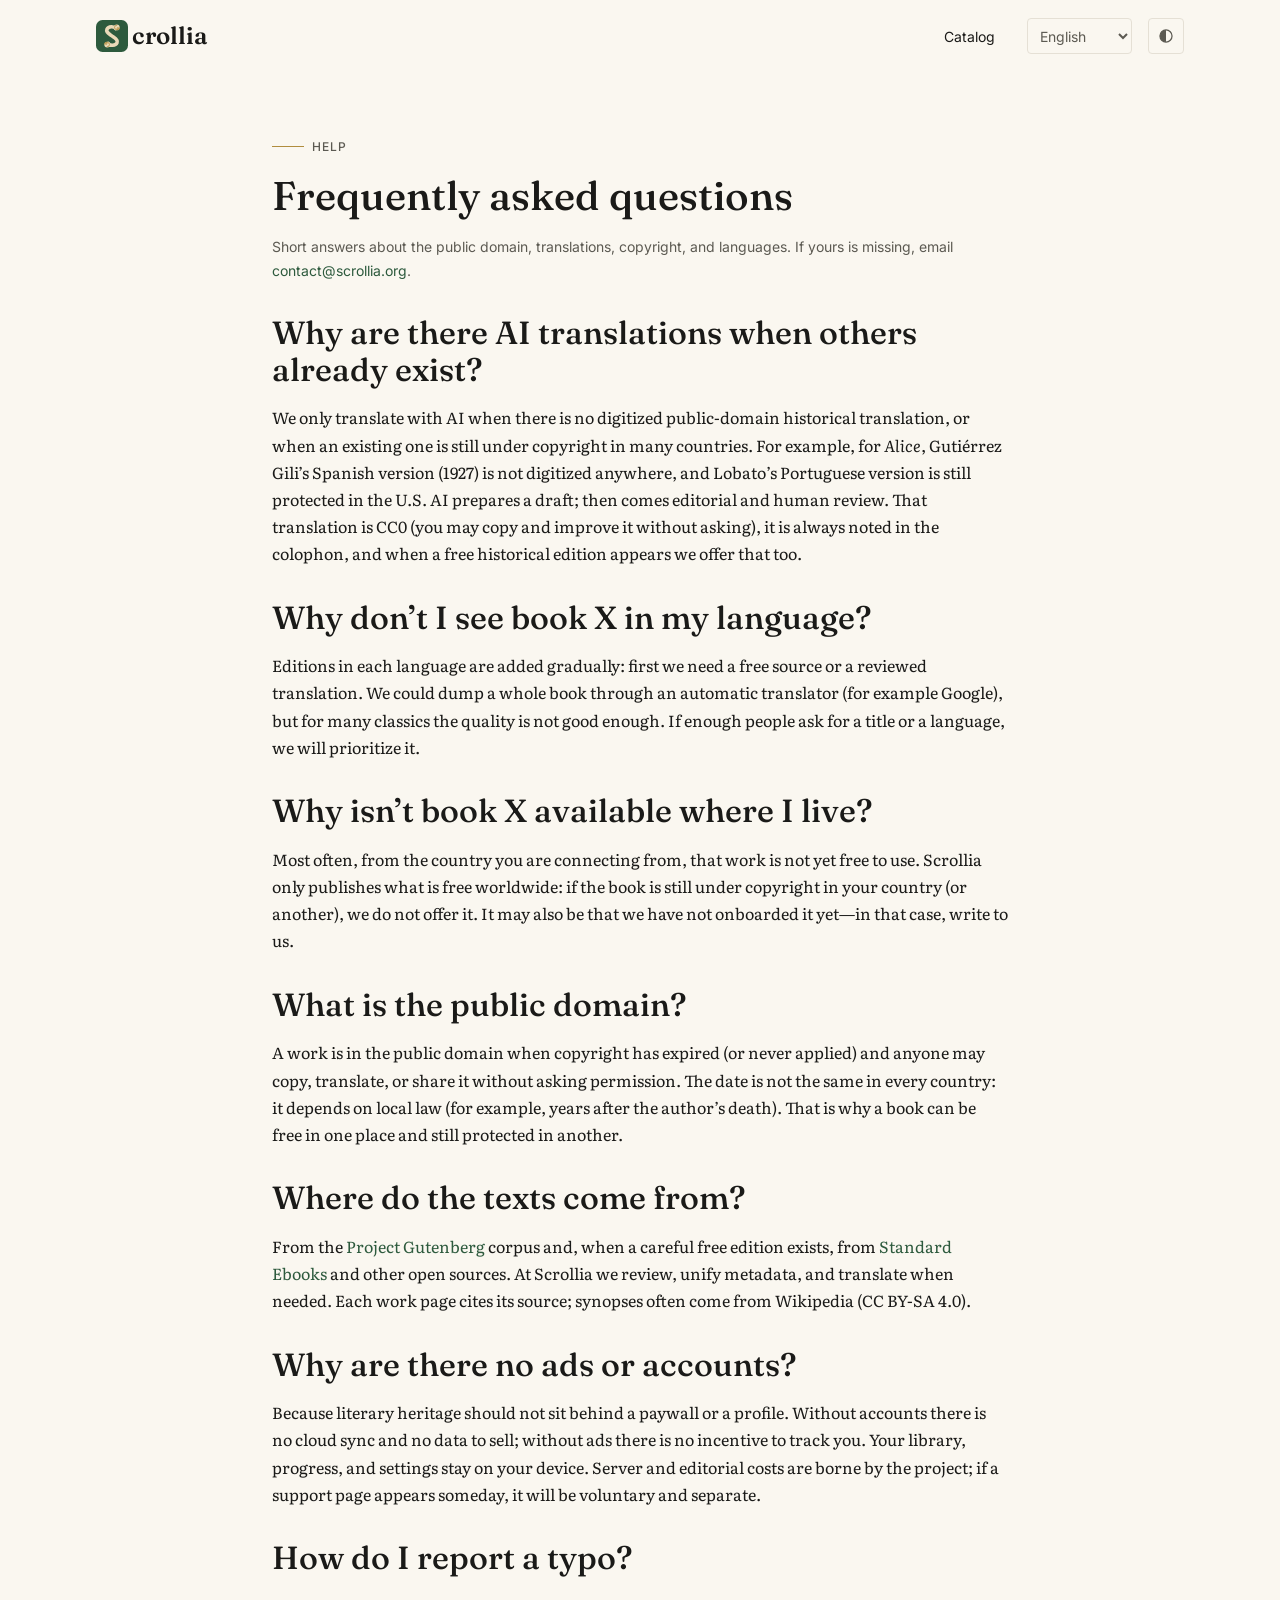
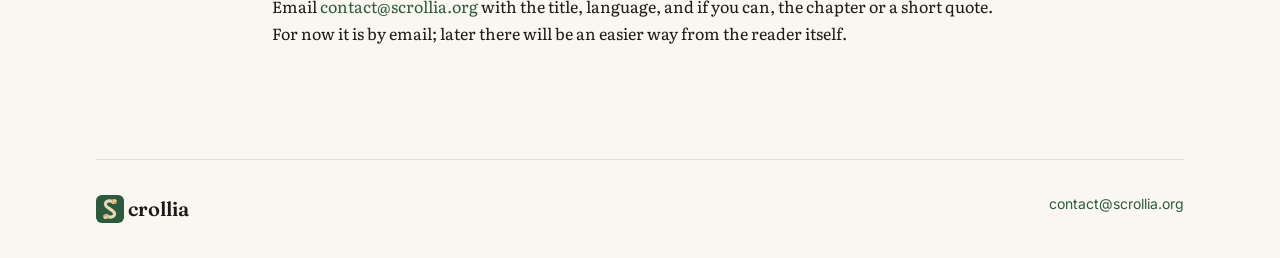
==== commit f3b3b736: "feat: expand FAQ with public domain, sources, ads, and typos Add four answers readers often need, an" ====
--- a/faq/index.html
+++ b/faq/index.html
@@ -79,7 +79,7 @@
   <main id="contenido" class="section legal">
     <p class="caption" data-i18n="faq.caption">Ayuda</p>
     <h1 data-i18n="faq.heading">Preguntas frecuentes</h1>
-    <p class="legal__meta" data-i18n="faq.intro">Respuestas breves sobre traducciones, derechos de autor e idiomas. Si falta la tuya, escribe a <a href="mailto:contact@scrollia.org">contact@scrollia.org</a>.</p>
+    <p class="legal__meta" data-i18n="faq.intro">Respuestas breves sobre dominio público, traducciones, derechos e idiomas. Si falta la tuya, escribe a <a href="mailto:contact@scrollia.org">contact@scrollia.org</a>.</p>
 
     <section>
       <h2 data-i18n="faq.aiTitle">¿Por qué hay traducciones con IA si ya existen otras?</h2>
@@ -90,6 +90,18 @@
 
       <h2 data-i18n="faq.placeTitle">¿Por qué no está disponible el libro X donde vivo?</h2>
       <p data-i18n="faq.place">Lo más probable es que, desde el país en el que te conectas, esa obra aún no sea de uso libre. Scrollia solo publica lo que es libre en todo el mundo: si en tu país (o en otro) el libro sigue con derechos, no lo ofrecemos. También puede ser que aún no lo hayamos incorporado; en ese caso, escríbenos.</p>
+
+      <h2 data-i18n="faq.pdTitle">¿Qué es el dominio público?</h2>
+      <p data-i18n="faq.pd">Una obra es de dominio público cuando los derechos de autor han caducado (o nunca existieron) y cualquiera puede copiarla, traducirla o compartirla sin pedir permiso. La fecha no es la misma en todos los países: depende de leyes locales (por ejemplo, años desde la muerte del autor). Por eso un libro puede ser libre en un sitio y seguir protegido en otro.</p>
+
+      <h2 data-i18n="faq.sourceTitle">¿De dónde salen los textos?</h2>
+      <p data-i18n="faq.source">Del corpus de <a href="https://www.gutenberg.org" rel="noopener">Project Gutenberg</a> y, cuando hay edición cuidada libre, de <a href="https://standardebooks.org" rel="noopener">Standard Ebooks</a> y otras fuentes abiertas. En Scrollia revisamos, unificamos metadatos y, si hace falta, traducimos. Cada ficha indica la procedencia; las sinopsis suelen venir de Wikipedia (CC BY-SA 4.0).</p>
+
+      <h2 data-i18n="faq.adsTitle">¿Por qué no hay anuncios ni cuentas?</h2>
+      <p data-i18n="faq.ads">Porque el patrimonio literario no debería estar detrás de un muro de pago ni de un perfil. Sin cuentas no hay sincronización en la nube ni datos que vender; sin anuncios no hay incentivos para rastrearte. La biblioteca, el progreso y los ajustes viven en tu dispositivo. El coste del servidor y del trabajo editorial lo asume el proyecto; si algún día hay una página de apoyo, será voluntaria y aparte.</p>
+
+      <h2 data-i18n="faq.typoTitle">¿Cómo aviso de una errata?</h2>
+      <p data-i18n="faq.typo">Escríbenos a <a href="mailto:contact@scrollia.org">contact@scrollia.org</a> con el título, el idioma y, si puedes, el capítulo o un trozo de texto. Hoy es por correo; más adelante habrá una forma más cómoda desde la propia lectura.</p>
     </section>
   </main>
 
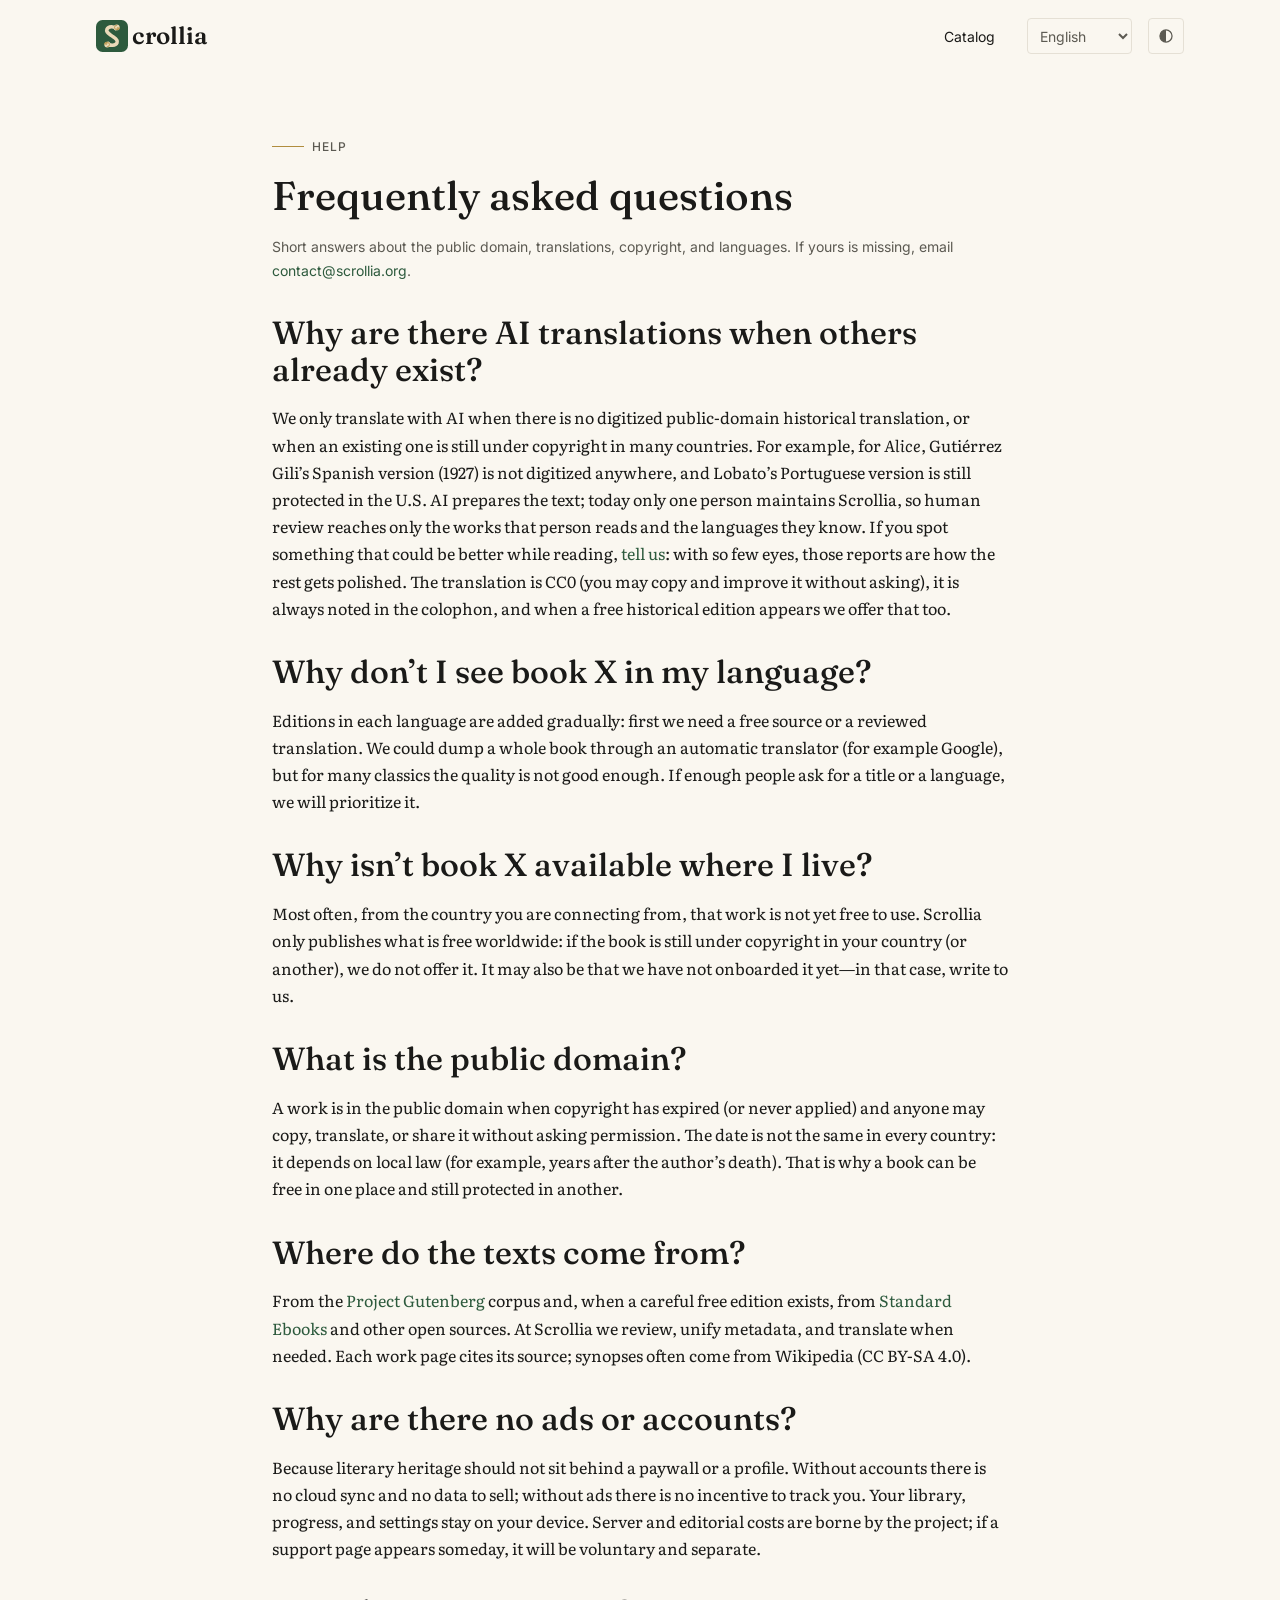
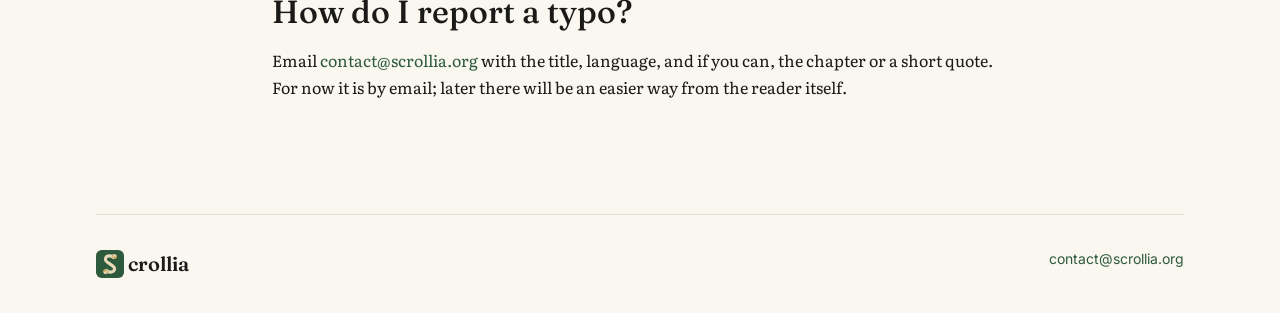
==== commit 3777323f: "fix: describe AI review as limited, not systematic Human review covers only what the maintainer read" ====
--- a/faq/index.html
+++ b/faq/index.html
@@ -83,7 +83,7 @@
 
     <section>
       <h2 data-i18n="faq.aiTitle">¿Por qué hay traducciones con IA si ya existen otras?</h2>
-      <p data-i18n="faq.ai">Solo traducimos con IA cuando no hay una traducción histórica de dominio público digitalizada, o cuando la que existe sigue protegida por derechos de autor en muchos países. Por ejemplo, en <em>Alicia</em> la española de Gutiérrez Gili (1927) no está digitalizada en ninguna parte, y la portuguesa de Lobato sigue protegida en EE. UU. La IA prepara un borrador; luego hay revisión editorial y humana. Esa traducción es CC0 (se puede copiar y mejorar sin pedir permiso), siempre se indica en el colofón, y cuando aparece una histórica libre también la ofrecemos.</p>
+      <p data-i18n="faq.ai">Solo traducimos con IA cuando no hay una traducción histórica de dominio público digitalizada, o cuando la que existe sigue protegida por derechos de autor en muchos países. Por ejemplo, en <em>Alicia</em> la española de Gutiérrez Gili (1927) no está digitalizada en ninguna parte, y la portuguesa de Lobato sigue protegida en EE. UU. La IA prepara el texto; hoy solo una persona mantiene Scrollia, así que la revisión humana llega solo a las obras que esa persona lee y a los idiomas que conoce. Si al leer ves algo que se puede mejorar, <a href="mailto:contact@scrollia.org">avísanos</a>: con pocos ojos, esos avisos son la forma de pulir el resto. La traducción es CC0 (se puede copiar y mejorar sin pedir permiso), siempre se indica en el colofón, y cuando aparece una histórica libre también la ofrecemos.</p>
 
       <h2 data-i18n="faq.langTitle">¿Por qué no veo el libro X en mi idioma?</h2>
       <p data-i18n="faq.lang">Las ediciones en cada lengua se incorporan poco a poco: primero hace falta una fuente libre o una traducción revisada. Podríamos volcar un libro entero con un traductor automático (por ejemplo Google), pero en muchos clásicos la calidad no alcanza. Si llegan bastantes peticiones de un título o un idioma, lo priorizaremos.</p>
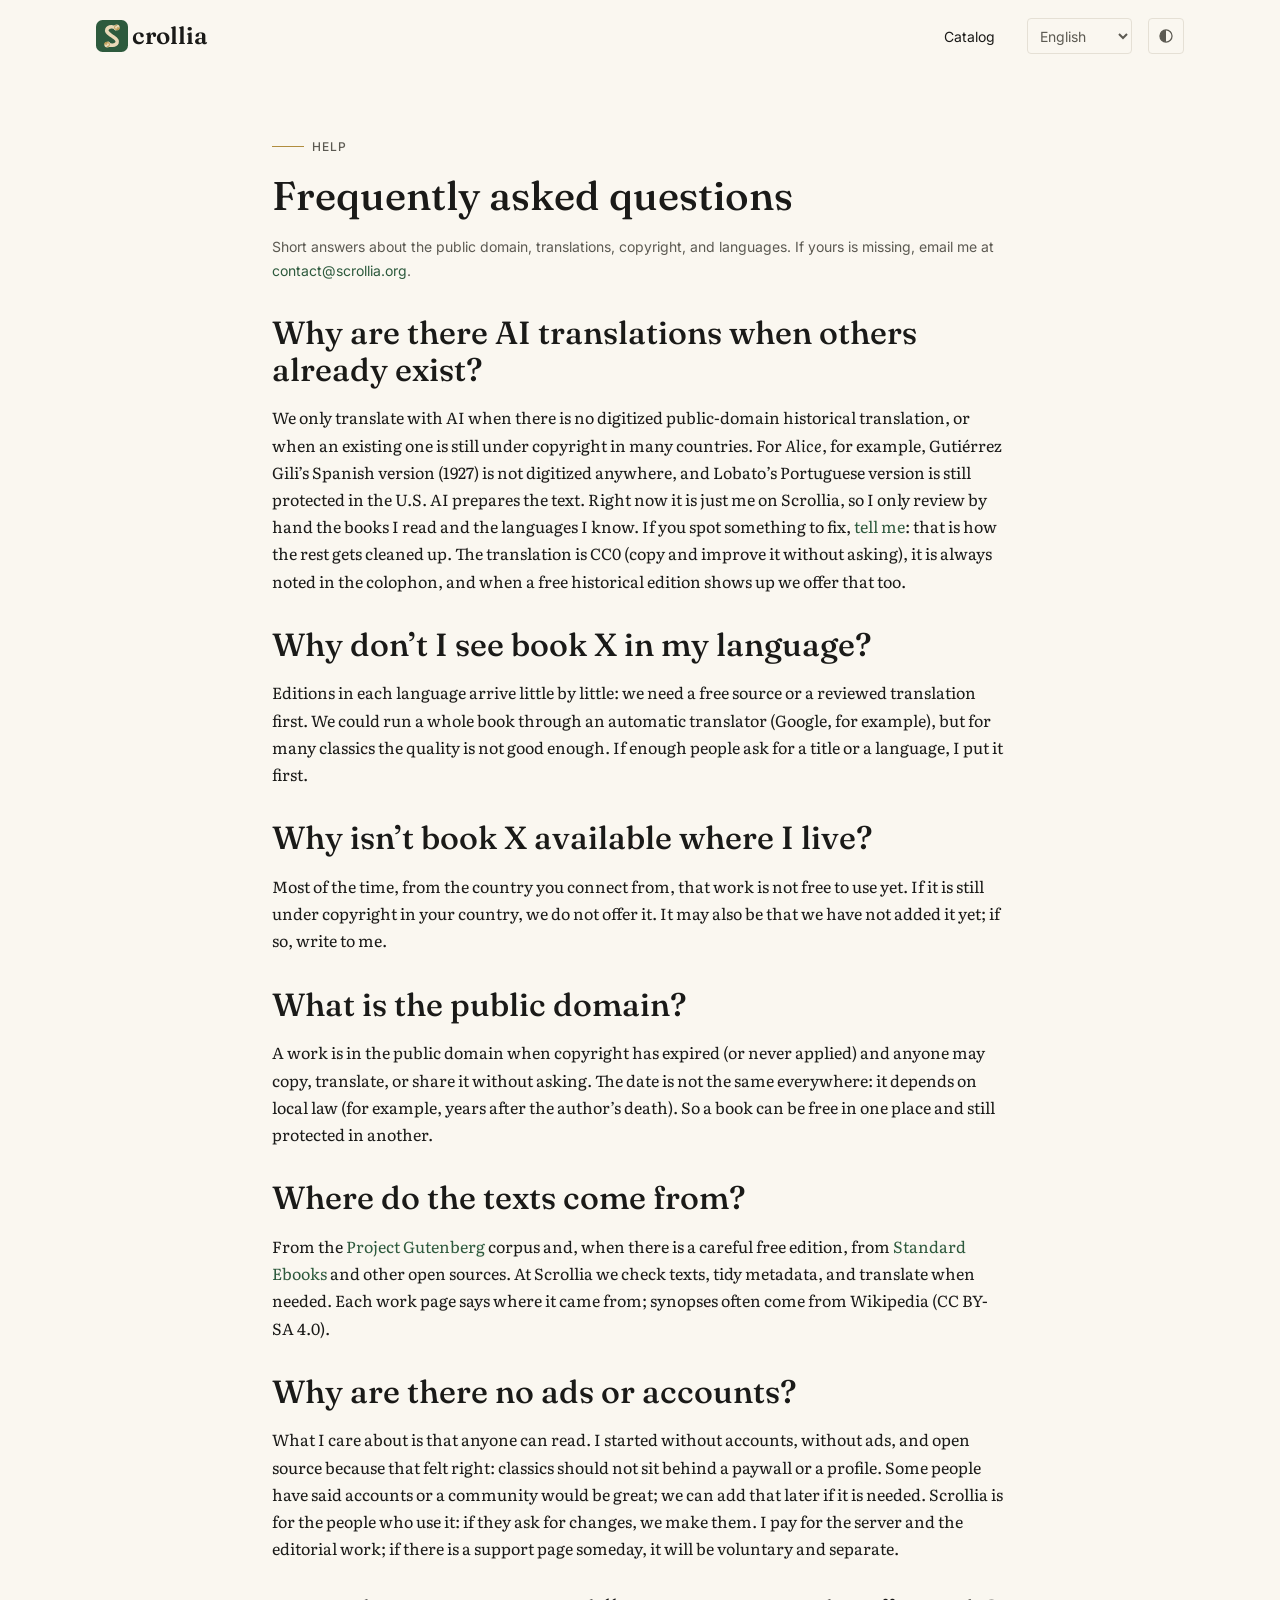
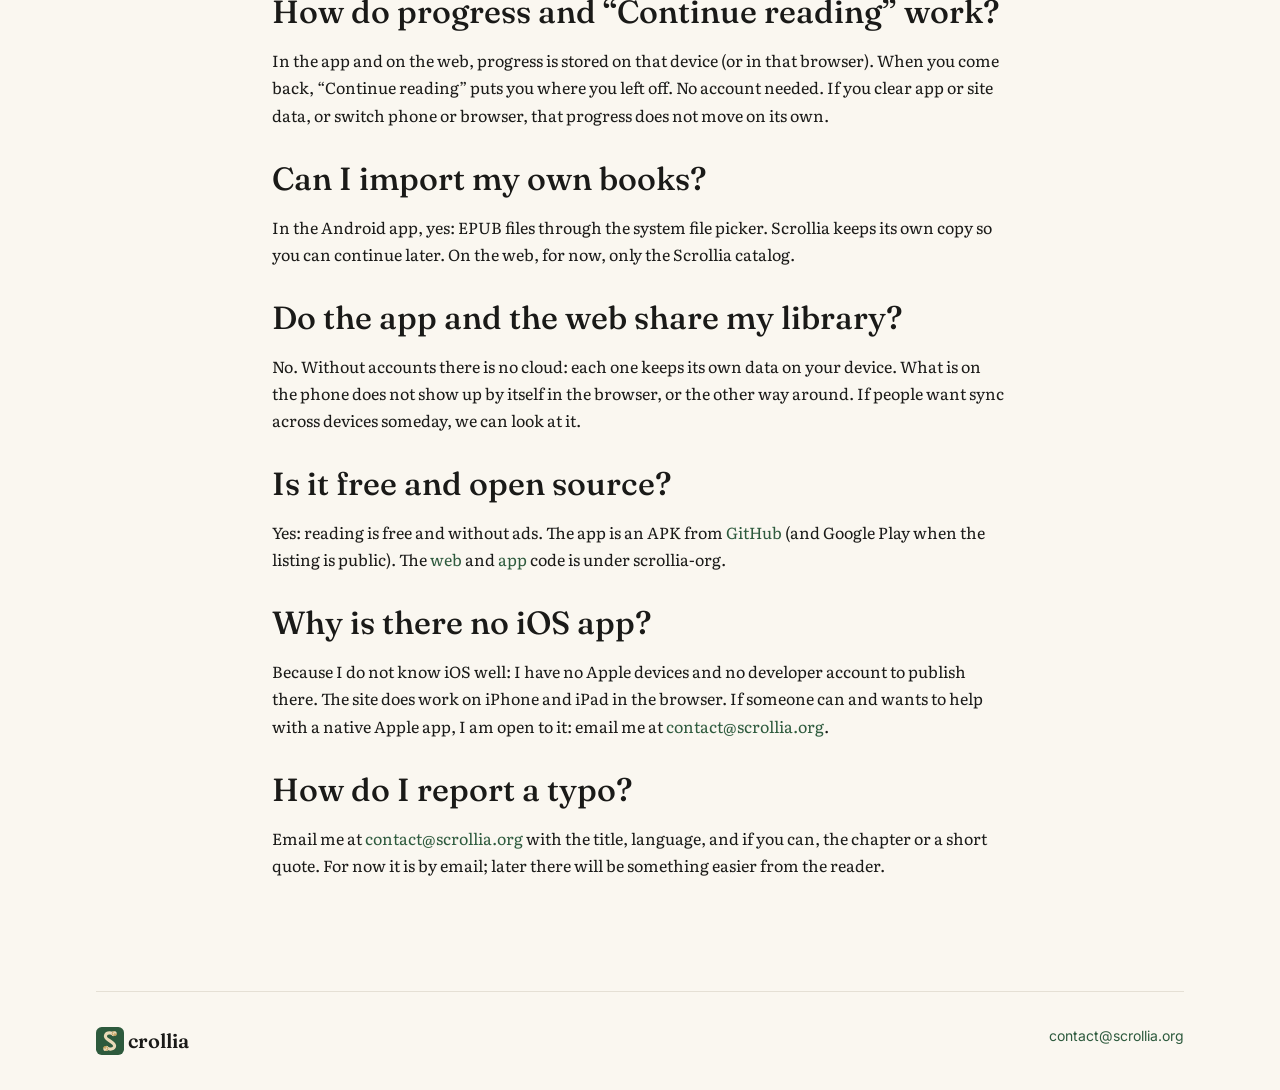
==== commit 54b1c212: "feat: finish FAQ with product, community, and iOS notes Document progress, import, sync, open source" ====
--- a/faq/index.html
+++ b/faq/index.html
@@ -3,7 +3,7 @@
 <head>
   <meta charset="UTF-8">
   <meta name="viewport" content="width=device-width, initial-scale=1.0">
-  <title>Preguntas frecuentes — Scrollia</title>
+  <title>Preguntas frecuentes - Scrollia</title>
   <meta name="description" content="Preguntas frecuentes sobre Scrollia: traducciones, derechos e idiomas.">
   <meta name="color-scheme" content="light dark">
   <link rel="icon" href="../assets/icons/favicon.svg" type="image/svg+xml">
@@ -79,29 +79,44 @@
   <main id="contenido" class="section legal">
     <p class="caption" data-i18n="faq.caption">Ayuda</p>
     <h1 data-i18n="faq.heading">Preguntas frecuentes</h1>
-    <p class="legal__meta" data-i18n="faq.intro">Respuestas breves sobre dominio público, traducciones, derechos e idiomas. Si falta la tuya, escribe a <a href="mailto:contact@scrollia.org">contact@scrollia.org</a>.</p>
+    <p class="legal__meta" data-i18n="faq.intro">Respuestas cortas sobre dominio público, traducciones, derechos e idiomas. Si falta la tuya, escríbeme a <a href="mailto:contact@scrollia.org">contact@scrollia.org</a>.</p>
 
     <section>
       <h2 data-i18n="faq.aiTitle">¿Por qué hay traducciones con IA si ya existen otras?</h2>
-      <p data-i18n="faq.ai">Solo traducimos con IA cuando no hay una traducción histórica de dominio público digitalizada, o cuando la que existe sigue protegida por derechos de autor en muchos países. Por ejemplo, en <em>Alicia</em> la española de Gutiérrez Gili (1927) no está digitalizada en ninguna parte, y la portuguesa de Lobato sigue protegida en EE. UU. La IA prepara el texto; hoy solo una persona mantiene Scrollia, así que la revisión humana llega solo a las obras que esa persona lee y a los idiomas que conoce. Si al leer ves algo que se puede mejorar, <a href="mailto:contact@scrollia.org">avísanos</a>: con pocos ojos, esos avisos son la forma de pulir el resto. La traducción es CC0 (se puede copiar y mejorar sin pedir permiso), siempre se indica en el colofón, y cuando aparece una histórica libre también la ofrecemos.</p>
+      <p data-i18n="faq.ai">Solo traducimos con IA cuando no hay una traducción histórica de dominio público digitalizada, o cuando la que existe sigue con derechos en muchos países. Por ejemplo, en <em>Alicia</em> la española de Gutiérrez Gili (1927) no está digitalizada en ninguna parte, y la portuguesa de Lobato sigue protegida en EE. UU. La IA prepara el texto. Hoy solo estoy yo con Scrollia, así que reviso a mano las obras que leo y los idiomas que conozco. Si ves algo que se puede mejorar, <a href="mailto:contact@scrollia.org">avísame</a>: con eso se pule el resto. La traducción es CC0 (se puede copiar y mejorar sin pedir permiso), siempre se indica en el colofón, y cuando hay una histórica libre también la ofrecemos.</p>
 
       <h2 data-i18n="faq.langTitle">¿Por qué no veo el libro X en mi idioma?</h2>
-      <p data-i18n="faq.lang">Las ediciones en cada lengua se incorporan poco a poco: primero hace falta una fuente libre o una traducción revisada. Podríamos volcar un libro entero con un traductor automático (por ejemplo Google), pero en muchos clásicos la calidad no alcanza. Si llegan bastantes peticiones de un título o un idioma, lo priorizaremos.</p>
+      <p data-i18n="faq.lang">Las ediciones en cada lengua salen poco a poco: hace falta una fuente libre o una traducción revisada. Se podría pasar un libro entero por un traductor automático (por ejemplo Google), pero en muchos clásicos la calidad no da. Si piden mucho un título o un idioma, lo priorizo.</p>
 
       <h2 data-i18n="faq.placeTitle">¿Por qué no está disponible el libro X donde vivo?</h2>
-      <p data-i18n="faq.place">Lo más probable es que, desde el país en el que te conectas, esa obra aún no sea de uso libre. Scrollia solo publica lo que es libre en todo el mundo: si en tu país (o en otro) el libro sigue con derechos, no lo ofrecemos. También puede ser que aún no lo hayamos incorporado; en ese caso, escríbenos.</p>
+      <p data-i18n="faq.place">Lo más habitual es que, desde el país en el que te conectas, esa obra aún no sea de uso libre. Si en tu país el libro sigue con derechos, no lo ofrecemos. También puede ser que aún no lo hayamos metido; en ese caso, escríbeme.</p>
 
       <h2 data-i18n="faq.pdTitle">¿Qué es el dominio público?</h2>
-      <p data-i18n="faq.pd">Una obra es de dominio público cuando los derechos de autor han caducado (o nunca existieron) y cualquiera puede copiarla, traducirla o compartirla sin pedir permiso. La fecha no es la misma en todos los países: depende de leyes locales (por ejemplo, años desde la muerte del autor). Por eso un libro puede ser libre en un sitio y seguir protegido en otro.</p>
+      <p data-i18n="faq.pd">Una obra es de dominio público cuando los derechos de autor ya caducaron (o nunca existieron) y cualquiera puede copiarla, traducirla o compartirla sin pedir permiso. La fecha cambia según el país: depende de la ley local (por ejemplo, años desde la muerte del autor). Por eso un libro puede ser libre en un sitio y seguir protegido en otro.</p>
 
       <h2 data-i18n="faq.sourceTitle">¿De dónde salen los textos?</h2>
-      <p data-i18n="faq.source">Del corpus de <a href="https://www.gutenberg.org" rel="noopener">Project Gutenberg</a> y, cuando hay edición cuidada libre, de <a href="https://standardebooks.org" rel="noopener">Standard Ebooks</a> y otras fuentes abiertas. En Scrollia revisamos, unificamos metadatos y, si hace falta, traducimos. Cada ficha indica la procedencia; las sinopsis suelen venir de Wikipedia (CC BY-SA 4.0).</p>
+      <p data-i18n="faq.source">Del corpus de <a href="https://www.gutenberg.org" rel="noopener">Project Gutenberg</a> y, si hay edición cuidada libre, de <a href="https://standardebooks.org" rel="noopener">Standard Ebooks</a> y otras fuentes abiertas. En Scrollia revisamos, unificamos metadatos y, si hace falta, traducimos. Cada ficha dice de dónde sale; las sinopsis suelen venir de Wikipedia (CC BY-SA 4.0).</p>
 
       <h2 data-i18n="faq.adsTitle">¿Por qué no hay anuncios ni cuentas?</h2>
-      <p data-i18n="faq.ads">Porque el patrimonio literario no debería estar detrás de un muro de pago ni de un perfil. Sin cuentas no hay sincronización en la nube ni datos que vender; sin anuncios no hay incentivos para rastrearte. La biblioteca, el progreso y los ajustes viven en tu dispositivo. El coste del servidor y del trabajo editorial lo asume el proyecto; si algún día hay una página de apoyo, será voluntaria y aparte.</p>
+      <p data-i18n="faq.ads">Lo que me importa de verdad es que cualquiera pueda leer. Empecé sin cuentas, sin anuncios y en abierto porque me parecía bien: los clásicos no deberían estar detrás de un paywall ni de un perfil. Hay quien ha dicho que cuentas o una comunidad irían genial; se puede añadir después si hace falta. Scrollia es de la gente que la usa: si piden cambios, se hacen. El servidor y el trabajo editorial los pago yo; si algún día hay una página de apoyo, será voluntaria y aparte.</p>
+
+      <h2 data-i18n="faq.progressTitle">¿Cómo funciona el progreso y «Seguir leyendo»?</h2>
+      <p data-i18n="faq.progress">En la app y en la web el progreso se guarda en ese dispositivo (o en ese navegador). Cuando vuelves, «Seguir leyendo» te deja donde estabas. No hace falta cuenta. Si borras los datos de la app o del sitio, o cambias de teléfono o de navegador, ese progreso no se mueve solo.</p>
+
+      <h2 data-i18n="faq.importTitle">¿Puedo importar mis propios libros?</h2>
+      <p data-i18n="faq.import">En la app Android, sí: EPUB con el selector de archivos del sistema. Scrollia guarda su propia copia para que puedas seguir después. En la web, de momento, solo el catálogo de Scrollia.</p>
+
+      <h2 data-i18n="faq.syncTitle">¿La app y la web comparten mi biblioteca?</h2>
+      <p data-i18n="faq.sync">No. Sin cuentas no hay nube: cada una guarda lo suyo en tu dispositivo. Lo del teléfono no aparece solo en el navegador, ni al revés. Si algún día la gente quiere sincronizar entre aparatos, se mira.</p>
+
+      <h2 data-i18n="faq.freeTitle">¿Es gratis y de código abierto?</h2>
+      <p data-i18n="faq.free">Sí: leer es gratis y sin anuncios. La app se descarga como APK desde <a href="https://github.com/scrollia-org/scrollia-android/releases/latest" rel="noopener">GitHub</a> (y en Google Play cuando la ficha sea pública). El código de la <a href="https://github.com/scrollia-org/scrollia-web" rel="noopener">web</a> y de la <a href="https://github.com/scrollia-org/scrollia-android" rel="noopener">app</a> está en scrollia-org.</p>
+
+      <h2 data-i18n="faq.iosTitle">¿Por qué no hay app para iOS?</h2>
+      <p data-i18n="faq.ios">Porque no conozco bien iOS: no tengo dispositivos Apple ni cuenta de desarrollador para publicar ahí. La web sí va en iPhone y iPad desde el navegador. Si alguien puede y quiere ayudar con una app nativa para Apple, estoy abierto: escríbeme a <a href="mailto:contact@scrollia.org">contact@scrollia.org</a>.</p>
 
       <h2 data-i18n="faq.typoTitle">¿Cómo aviso de una errata?</h2>
-      <p data-i18n="faq.typo">Escríbenos a <a href="mailto:contact@scrollia.org">contact@scrollia.org</a> con el título, el idioma y, si puedes, el capítulo o un trozo de texto. Hoy es por correo; más adelante habrá una forma más cómoda desde la propia lectura.</p>
+      <p data-i18n="faq.typo">Escríbeme a <a href="mailto:contact@scrollia.org">contact@scrollia.org</a> con el título, el idioma y, si puedes, el capítulo o un trozo de texto. Ahora es por correo; más adelante habrá algo más cómodo desde la lectura.</p>
     </section>
   </main>
 
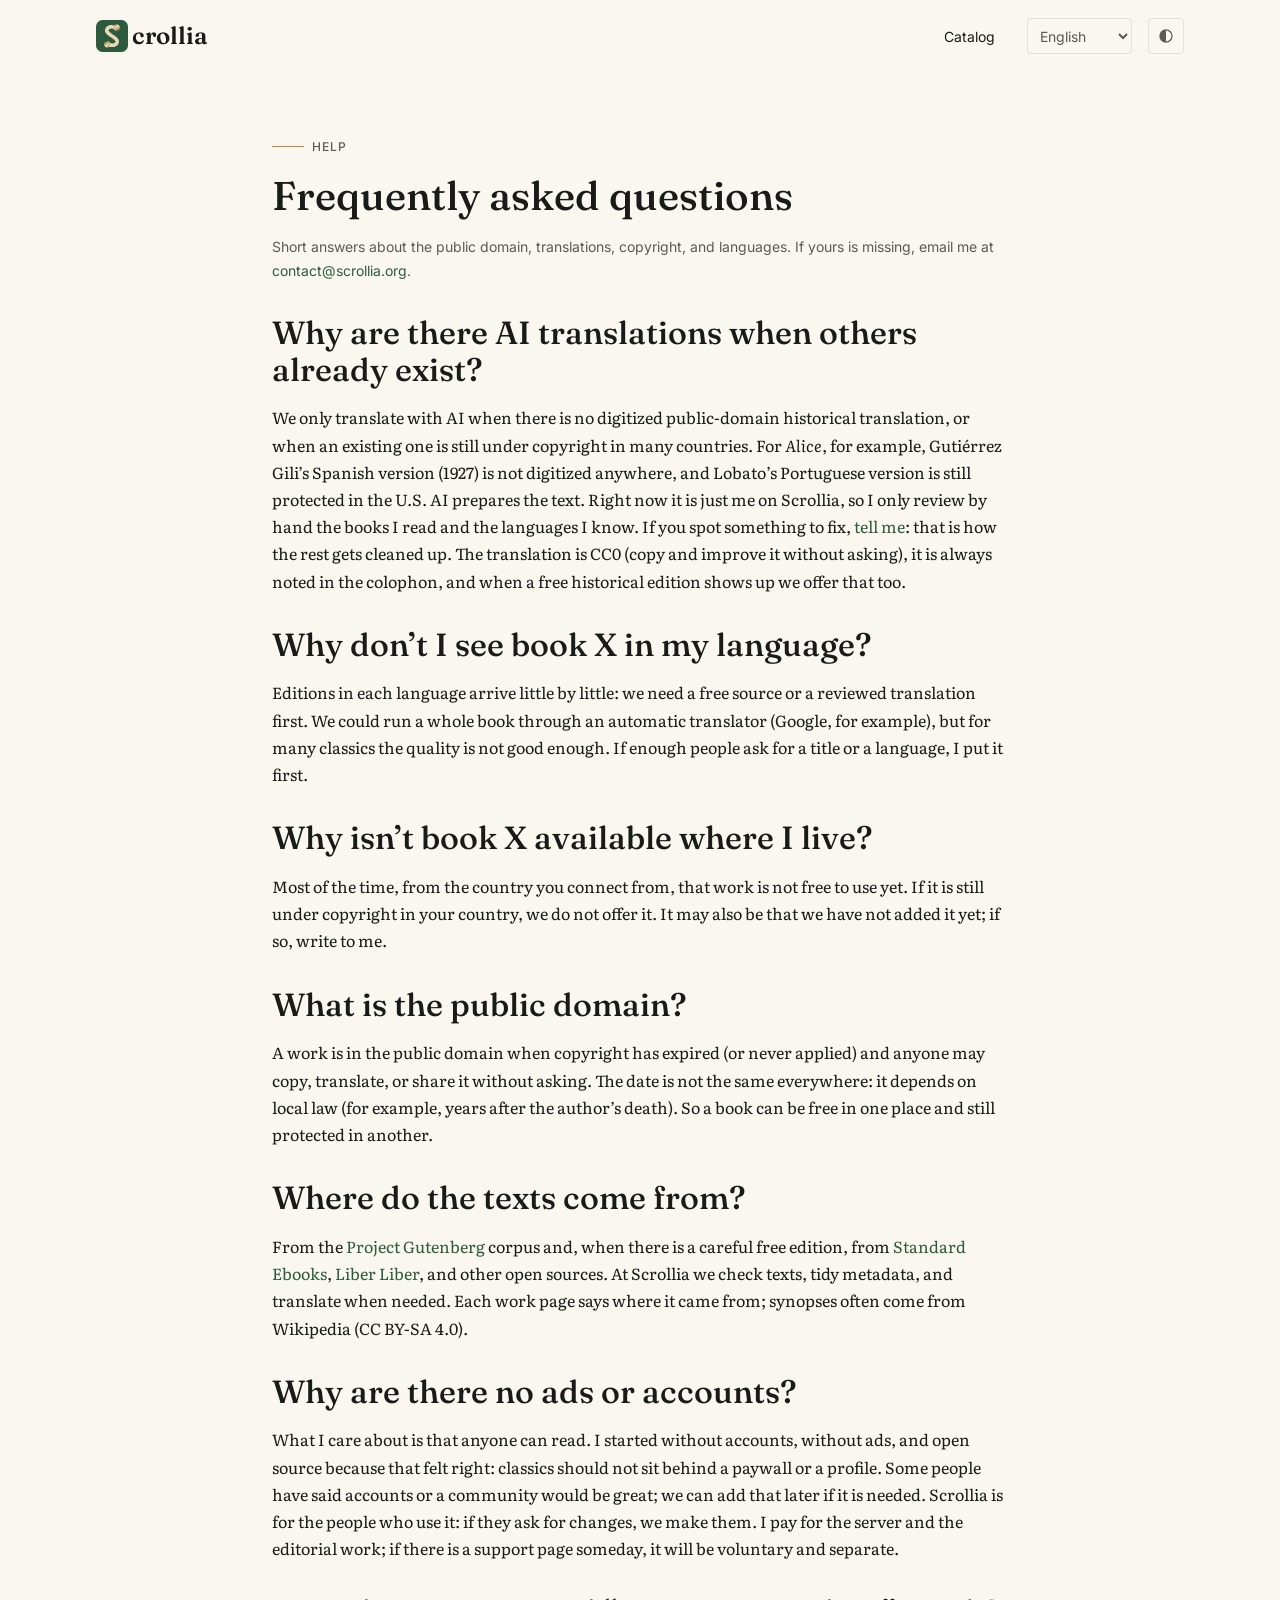
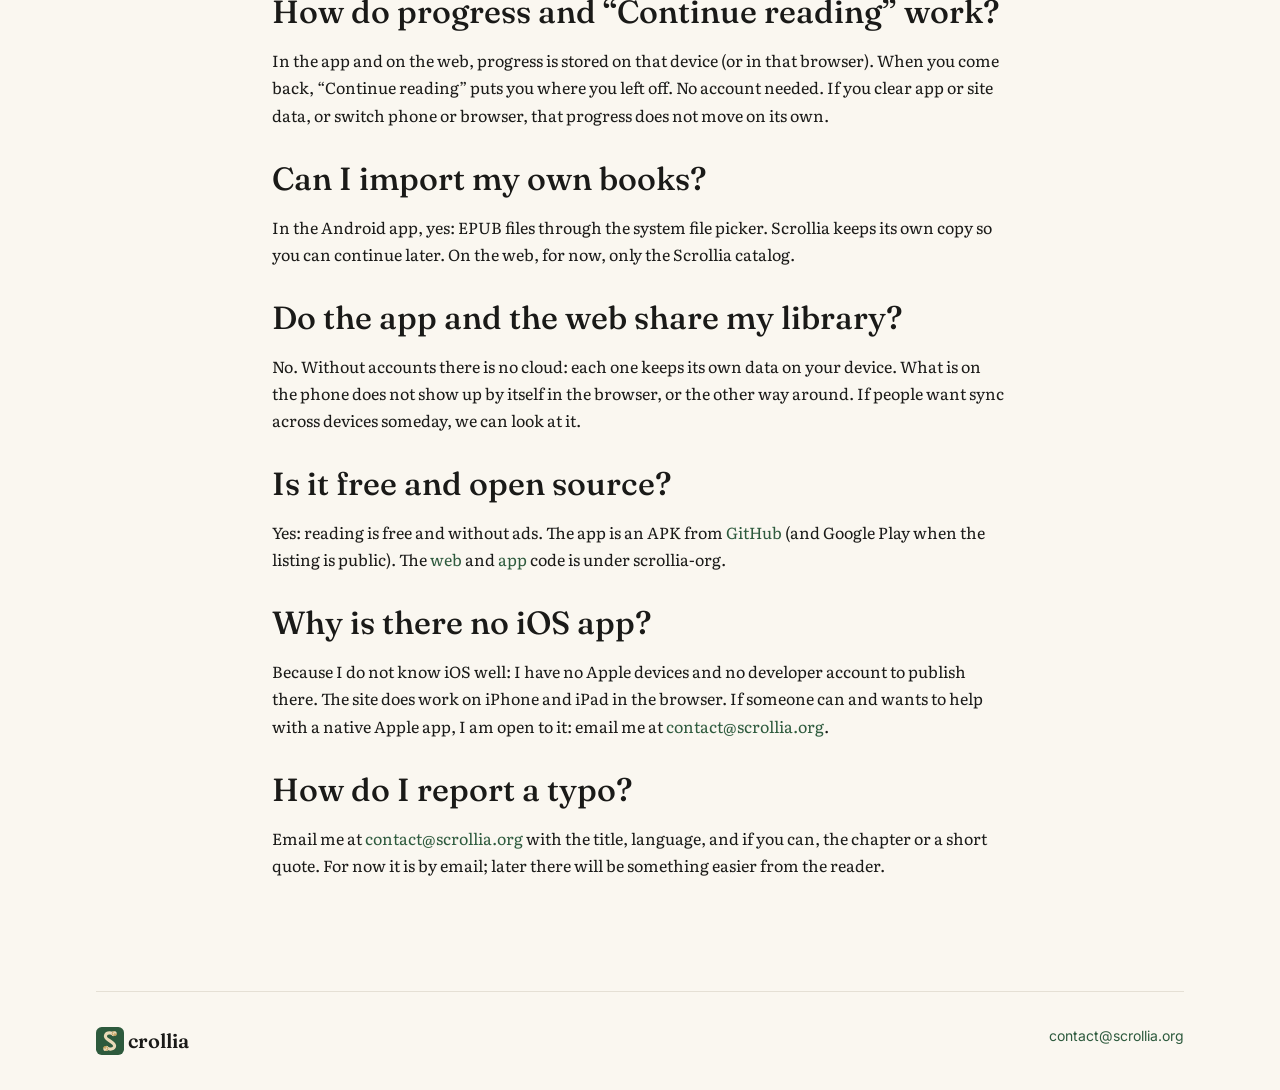
==== commit a8365366: "chore: credit Liber Liber alongside Gutenberg and Standard Ebooks Name Progetto Manuzio's Liber Libe" ====
--- a/faq/index.html
+++ b/faq/index.html
@@ -95,7 +95,7 @@
       <p data-i18n="faq.pd">Una obra es de dominio público cuando los derechos de autor ya caducaron (o nunca existieron) y cualquiera puede copiarla, traducirla o compartirla sin pedir permiso. La fecha cambia según el país: depende de la ley local (por ejemplo, años desde la muerte del autor). Por eso un libro puede ser libre en un sitio y seguir protegido en otro.</p>
 
       <h2 data-i18n="faq.sourceTitle">¿De dónde salen los textos?</h2>
-      <p data-i18n="faq.source">Del corpus de <a href="https://www.gutenberg.org" rel="noopener">Project Gutenberg</a> y, si hay edición cuidada libre, de <a href="https://standardebooks.org" rel="noopener">Standard Ebooks</a> y otras fuentes abiertas. En Scrollia revisamos, unificamos metadatos y, si hace falta, traducimos. Cada ficha dice de dónde sale; las sinopsis suelen venir de Wikipedia (CC BY-SA 4.0).</p>
+      <p data-i18n="faq.source">Del corpus de <a href="https://www.gutenberg.org" rel="noopener">Project Gutenberg</a> y, si hay edición cuidada libre, de <a href="https://standardebooks.org" rel="noopener">Standard Ebooks</a>, <a href="https://www.liberliber.it" rel="noopener">Liber Liber</a> y otras fuentes abiertas. En Scrollia revisamos, unificamos metadatos y, si hace falta, traducimos. Cada ficha dice de dónde sale; las sinopsis suelen venir de Wikipedia (CC BY-SA 4.0).</p>
 
       <h2 data-i18n="faq.adsTitle">¿Por qué no hay anuncios ni cuentas?</h2>
       <p data-i18n="faq.ads">Lo que me importa de verdad es que cualquiera pueda leer. Empecé sin cuentas, sin anuncios y en abierto porque me parecía bien: los clásicos no deberían estar detrás de un paywall ni de un perfil. Hay quien ha dicho que cuentas o una comunidad irían genial; se puede añadir después si hace falta. Scrollia es de la gente que la usa: si piden cambios, se hacen. El servidor y el trabajo editorial los pago yo; si algún día hay una página de apoyo, será voluntaria y aparte.</p>
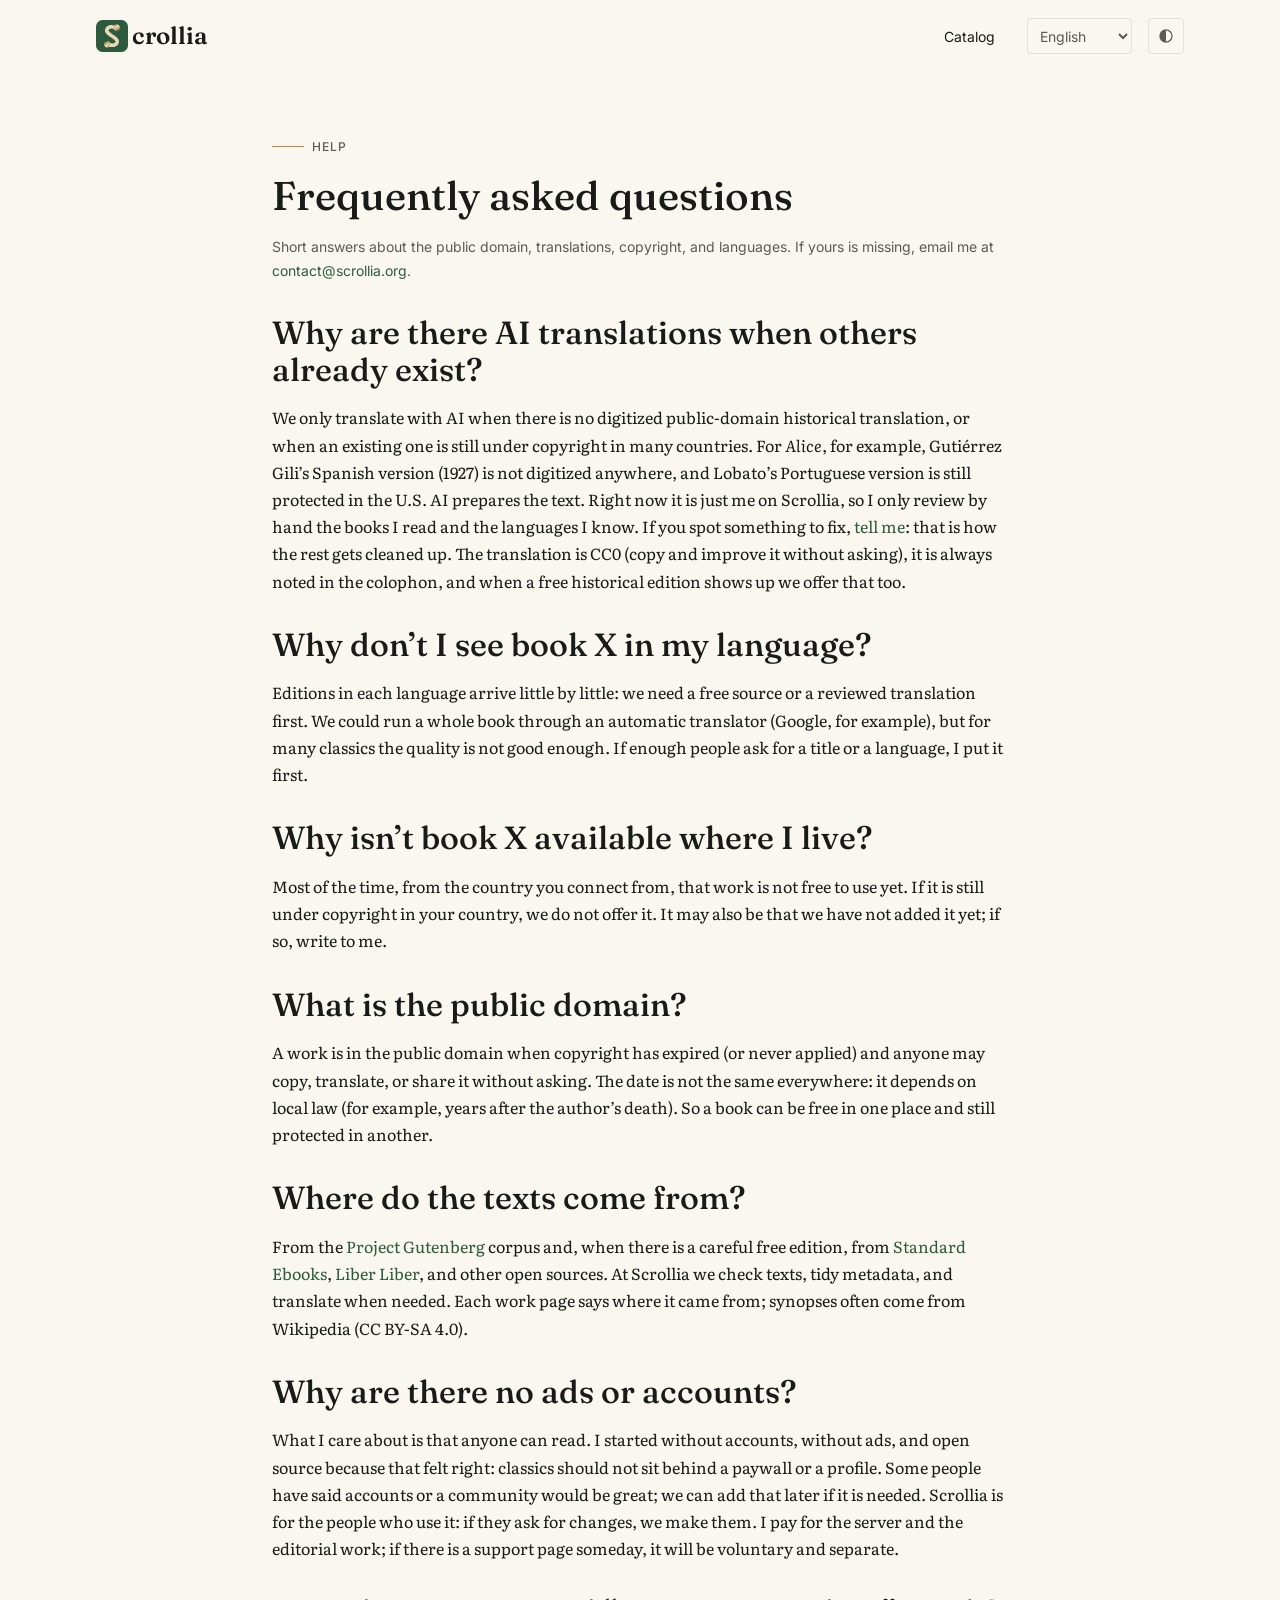
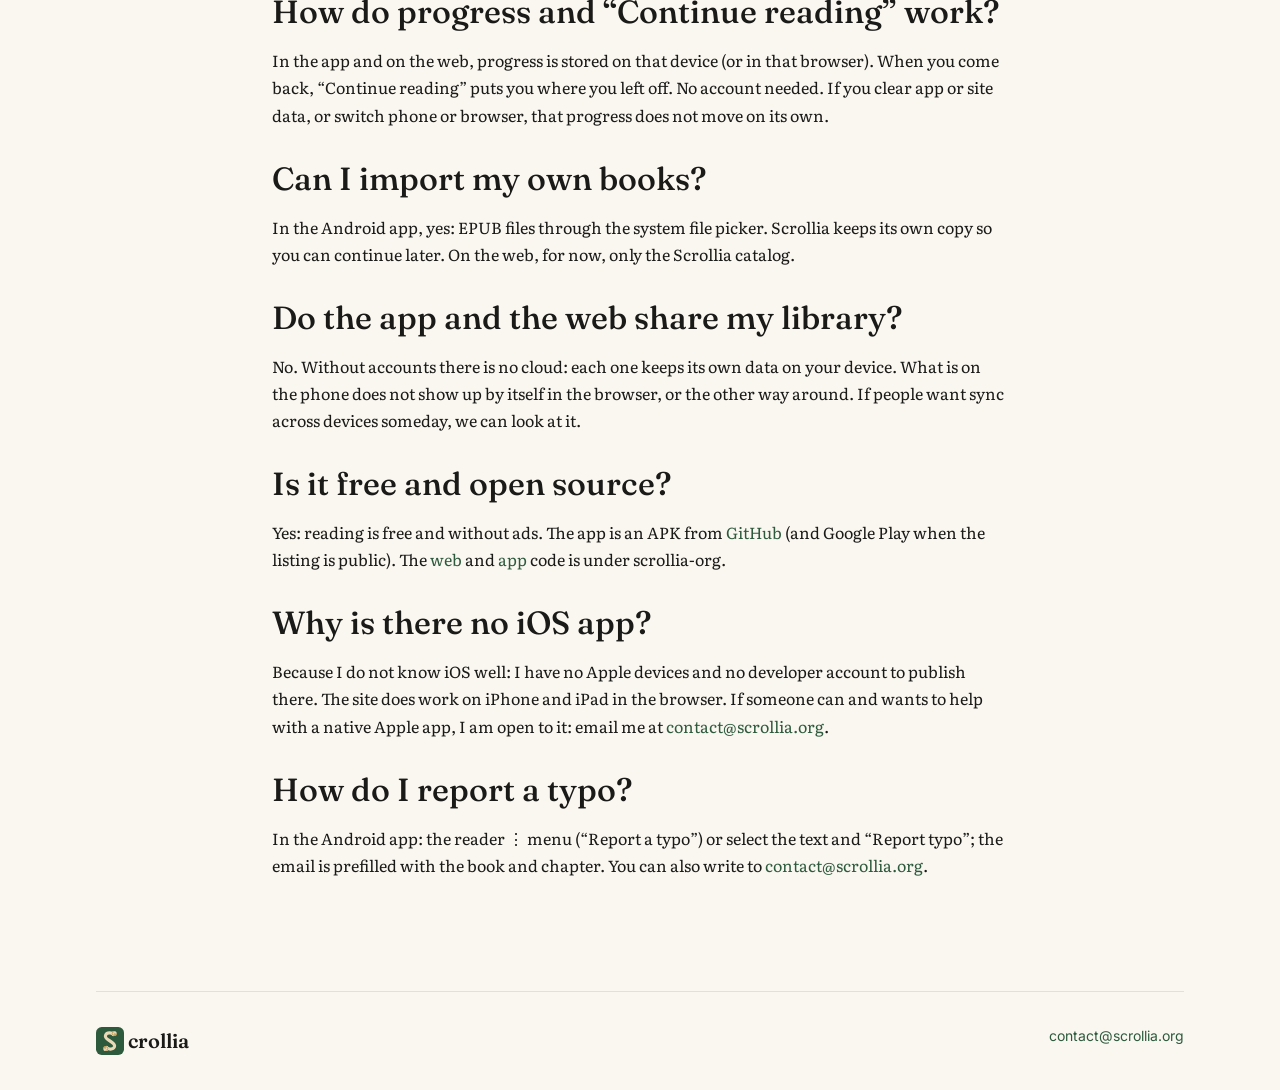
==== commit 9a050424: "docs(faq): point typo reports to the in-app mailto The Android reader now prefills errata mail; keep" ====
--- a/faq/index.html
+++ b/faq/index.html
@@ -116,7 +116,7 @@
       <p data-i18n="faq.ios">Porque no conozco bien iOS: no tengo dispositivos Apple ni cuenta de desarrollador para publicar ahí. La web sí va en iPhone y iPad desde el navegador. Si alguien puede y quiere ayudar con una app nativa para Apple, estoy abierto: escríbeme a <a href="mailto:contact@scrollia.org">contact@scrollia.org</a>.</p>
 
       <h2 data-i18n="faq.typoTitle">¿Cómo aviso de una errata?</h2>
-      <p data-i18n="faq.typo">Escríbeme a <a href="mailto:contact@scrollia.org">contact@scrollia.org</a> con el título, el idioma y, si puedes, el capítulo o un trozo de texto. Ahora es por correo; más adelante habrá algo más cómodo desde la lectura.</p>
+      <p data-i18n="faq.typo">En la app Android: menú ⋮ del lector («Avisar de una errata») o selecciona el texto y «Avisar errata»; el correo se rellena con la obra y el capítulo. También puedes escribir a <a href="mailto:contact@scrollia.org">contact@scrollia.org</a>.</p>
     </section>
   </main>
 
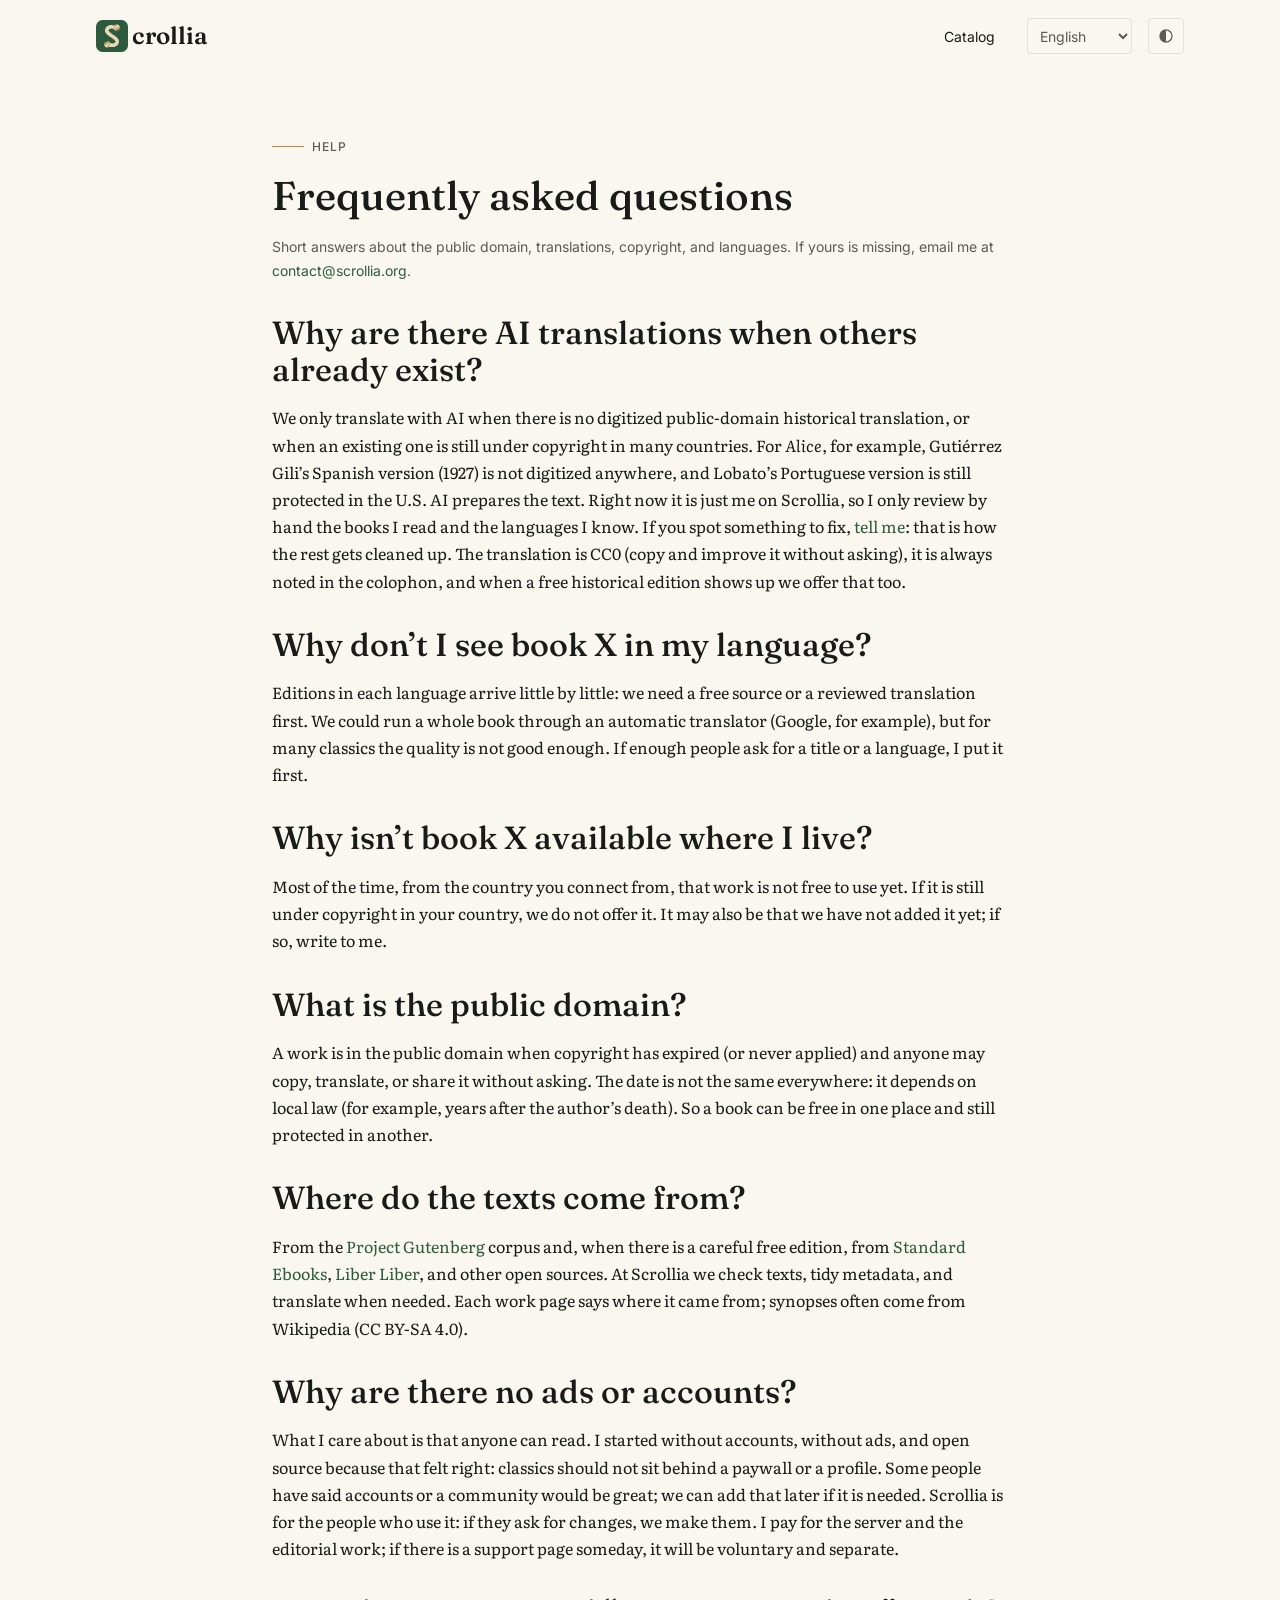
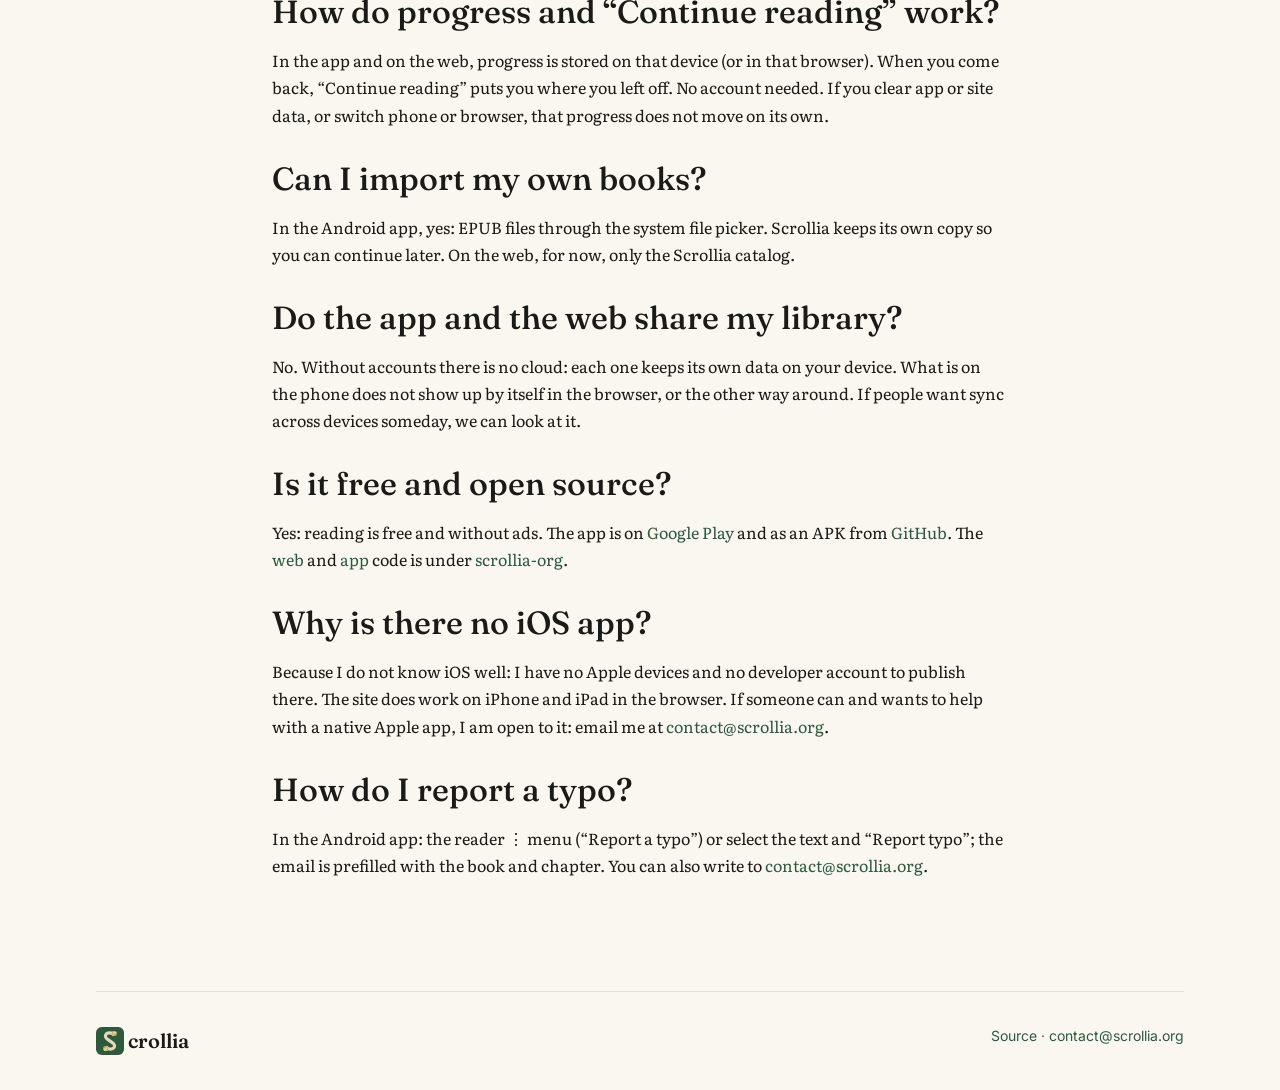
==== commit e8008ef4: "Link Google Play and show source in the footer Activate the Play Store button and add a discreet Cód" ====
--- a/faq/index.html
+++ b/faq/index.html
@@ -24,7 +24,7 @@
   </script>
   <link rel="stylesheet" href="../fonts.css">
   <link rel="stylesheet" href="../tokens.css?v=2">
-  <link rel="stylesheet" href="../styles.css?v=15">
+  <link rel="stylesheet" href="../styles.css?v=16">
 </head>
 <body>
   <a class="skip-link" href="#contenido" data-i18n="nav.skip">Saltar al contenido</a>
@@ -110,7 +110,7 @@
       <p data-i18n="faq.sync">No. Sin cuentas no hay nube: cada una guarda lo suyo en tu dispositivo. Lo del teléfono no aparece solo en el navegador, ni al revés. Si algún día la gente quiere sincronizar entre aparatos, se mira.</p>
 
       <h2 data-i18n="faq.freeTitle">¿Es gratis y de código abierto?</h2>
-      <p data-i18n="faq.free">Sí: leer es gratis y sin anuncios. La app se descarga como APK desde <a href="https://github.com/scrollia-org/scrollia-android/releases/latest" rel="noopener">GitHub</a> (y en Google Play cuando la ficha sea pública). El código de la <a href="https://github.com/scrollia-org/scrollia-web" rel="noopener">web</a> y de la <a href="https://github.com/scrollia-org/scrollia-android" rel="noopener">app</a> está en scrollia-org.</p>
+      <p data-i18n="faq.free">Sí: leer es gratis y sin anuncios. La app está en <a href="https://play.google.com/store/apps/details?id=org.scrollia.app&amp;pcampaignid=web_share" rel="noopener">Google Play</a> y como APK en <a href="https://github.com/scrollia-org/scrollia-android/releases/latest" rel="noopener">GitHub</a>. El código de la <a href="https://github.com/scrollia-org/scrollia-web" rel="noopener">web</a> y de la <a href="https://github.com/scrollia-org/scrollia-android" rel="noopener">app</a> está en <a href="https://github.com/scrollia-org" rel="noopener">scrollia-org</a>.</p>
 
       <h2 data-i18n="faq.iosTitle">¿Por qué no hay app para iOS?</h2>
       <p data-i18n="faq.ios">Porque no conozco bien iOS: no tengo dispositivos Apple ni cuenta de desarrollador para publicar ahí. La web sí va en iPhone y iPad desde el navegador. Si alguien puede y quiere ayudar con una app nativa para Apple, estoy abierto: escríbeme a <a href="mailto:contact@scrollia.org">contact@scrollia.org</a>.</p>
@@ -122,7 +122,7 @@
 
   <footer class="footer">
     <a class="footer__brand" href="../" aria-label="Scrollia"><img src="../assets/icons/favicon.svg" alt="" width="28" height="28"><span aria-hidden="true">crollia</span></a>
-    <p class="footer__text"><a href="mailto:contact@scrollia.org">contact@scrollia.org</a></p>
+    <p class="footer__text"><a href="https://github.com/scrollia-org" rel="noopener" data-i18n="footer.code">Código</a> · <a href="mailto:contact@scrollia.org">contact@scrollia.org</a></p>
   </footer>
 
   <script src="../i18n.js"></script>
--- a/styles.css
+++ b/styles.css
@@ -605,6 +605,17 @@
 .catalog__all::after { content: " →"; }
 .catalog__all:dir(rtl)::after { content: " ←"; }
 
+/* Newest additions under the popular shelf: caption like Continue reading. */
+.catalog__recent {
+  margin-top: var(--space-xxl);
+}
+.catalog__recent .caption {
+  margin-bottom: var(--space-lg);
+}
+.catalog__all--main {
+  margin-top: var(--space-xl);
+}
+
 /* ---------- full catalog ---------- */
 
 .browse__title { font-size: var(--text-h1); font-weight: 600; margin-bottom: var(--space-lg); }
@@ -690,7 +701,9 @@
   font-weight: 500;
 }
 
-/* Sorting does not narrow results: show it as text beside the count, without a box. */
+/* Sorting does not narrow results: show it as text beside the count, without a box.
+   In dark themes a transparent native <select> paints a light system field — use
+   the raised surface so closed and open states stay on-token (DESIGN.md). */
 .browse__picker--quiet {
   min-block-size: 2.25rem;
   padding-inline: var(--space-xs) calc(var(--space-xs) + 1rem);
@@ -699,6 +712,18 @@
   background-position: calc(100% - 0.65rem) 55%, calc(100% - 0.3rem) 55%;
   color: var(--ink);
   font-weight: 500;
+}
+
+:is([data-theme="dark"], [data-theme="amoled"]) .browse__picker--quiet {
+  background-color: var(--paper-raised);
+  border-color: var(--border);
+}
+
+.browse__picker option,
+.nav__lang option,
+.work__select option {
+  background-color: var(--paper-raised);
+  color: var(--ink);
 }
 
 /* Count on the left and sorting on the right: sorting belongs with the result,
@@ -1542,6 +1567,7 @@
   .band .section { padding-block: var(--space-xl); }
   /* Two preview rows on the landing; the rest are under "View full catalog". */
   #catalogo .shelf > :nth-child(n + 5) { display: none; }
+  #catalogo .catalog__recent .shelf > :nth-child(n + 5) { display: none; }
   .hero__actions .btn { flex: 1 1 12rem; justify-content: center; text-align: center; }
   /* Read takes the full width; Download and Share share the row below. */
   .work__actions .btn { flex: 1 1 auto; text-align: center; }
